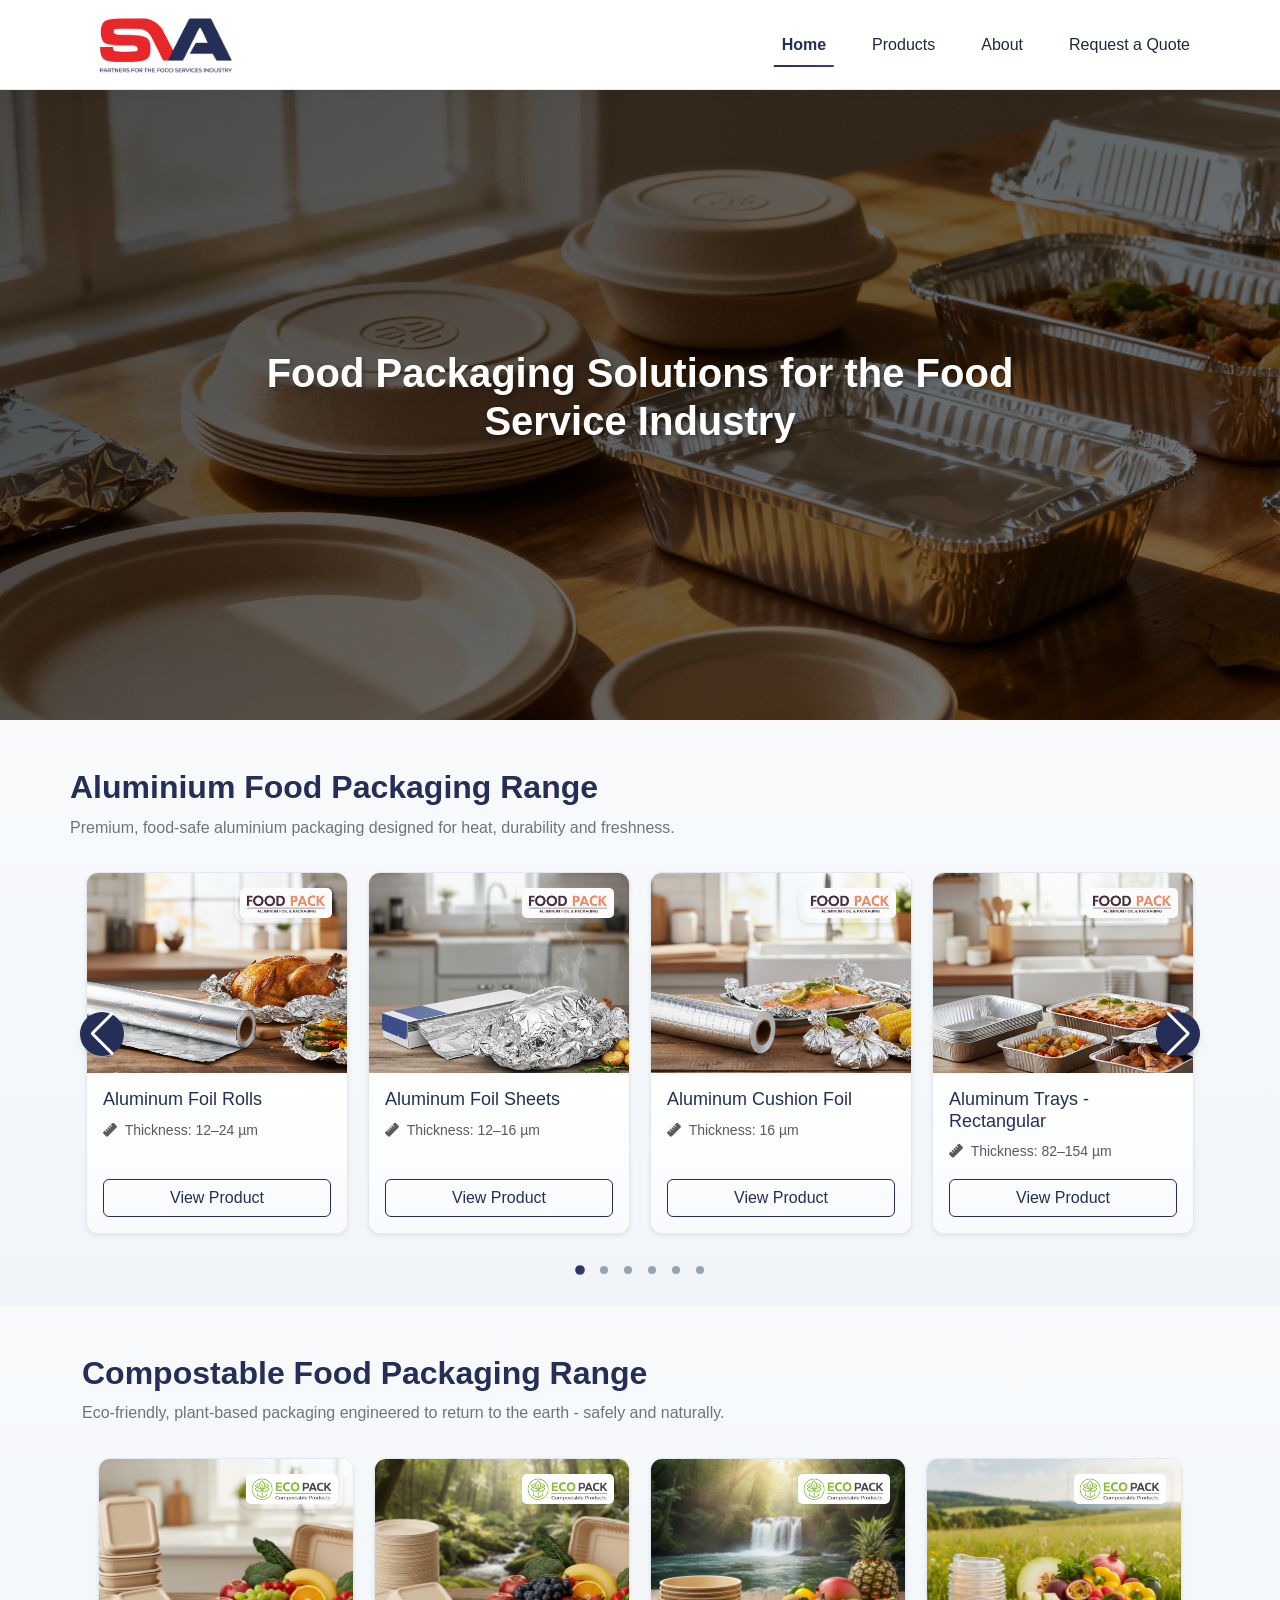
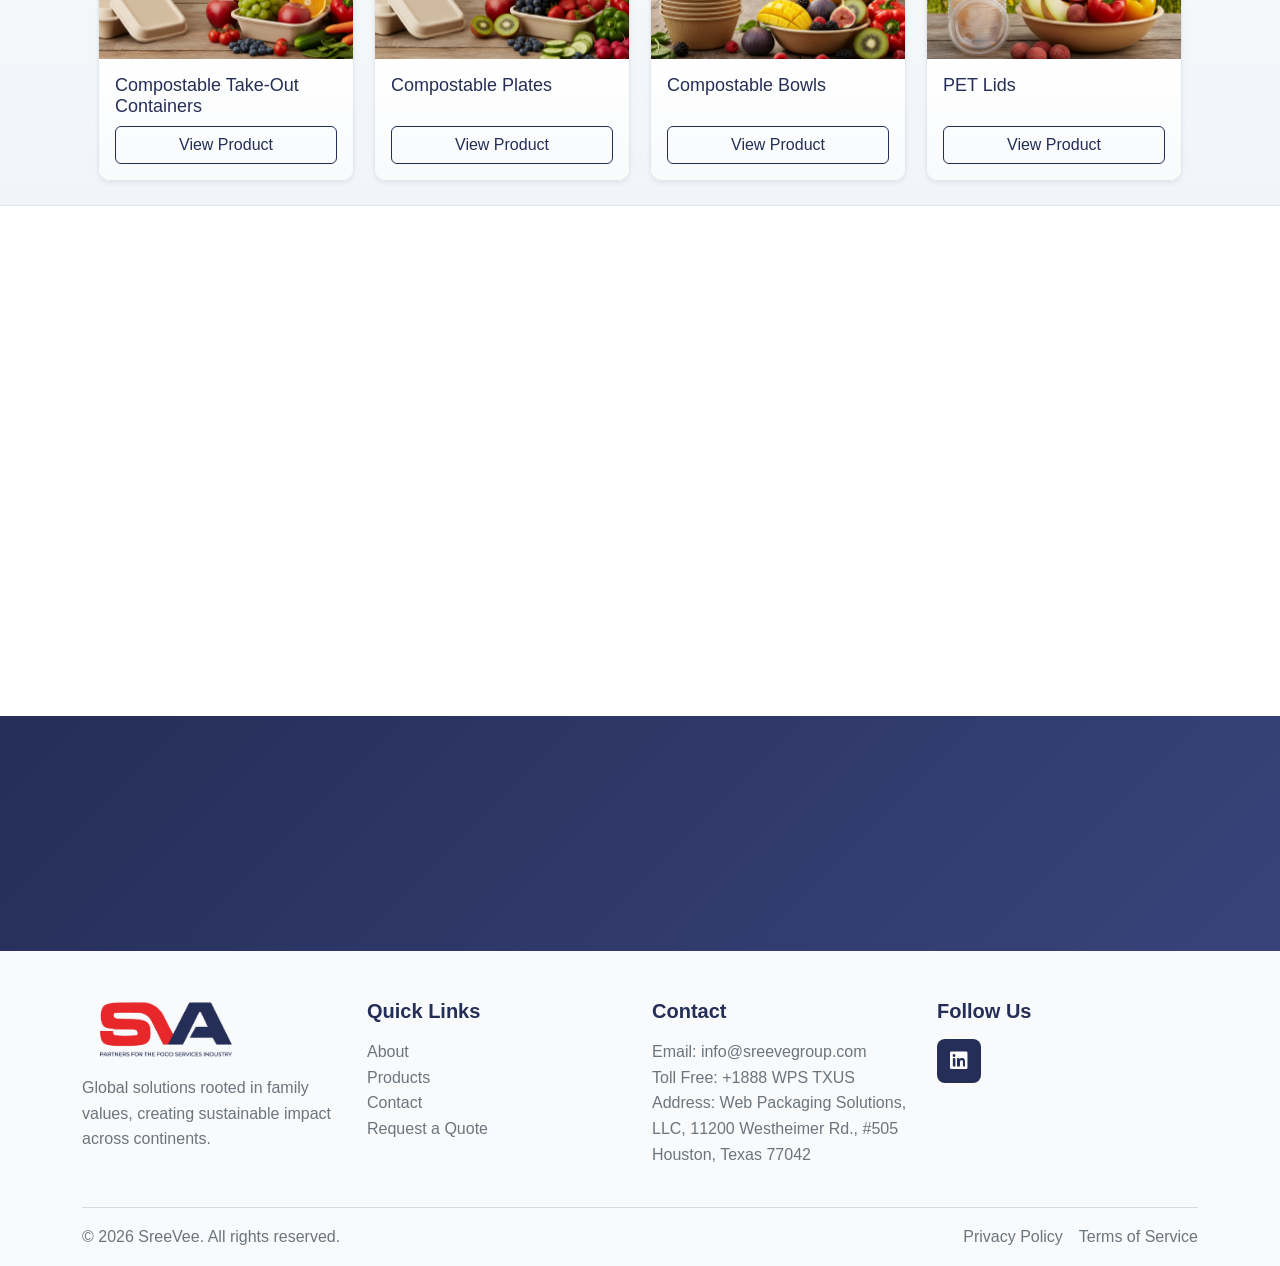
==== index.html @ 7f8706ea ""logo and other changes"" ====
<!DOCTYPE html>
<html lang="en">

<head>
    <meta charset="UTF-8">
    <meta name="viewport" content="width=device-width, initial-scale=1.0">
    <title>Product Landing Page</title>
    <!-- Bootstrap CSS -->
    <link href="https://cdn.jsdelivr.net/npm/bootstrap@5.3.2/dist/css/bootstrap.min.css" rel="stylesheet">
    <!-- Swiper CSS -->
    <link rel="stylesheet" href="https://unpkg.com/swiper/swiper-bundle.min.css">
    <!-- AOS CSS -->
    <link rel="stylesheet" href="https://unpkg.com/aos@2.3.4/dist/aos.css">
    <!-- App Styles -->
    <link rel="stylesheet" href="css/styles.css">
    <link href="https://cdnjs.cloudflare.com/ajax/libs/font-awesome/6.0.0/css/all.min.css" rel="stylesheet">
</head>

<body>
    <!-- Navigation -->
    <nav class="navbar navbar-expand-lg bg-white border-bottom sticky-top">
        <div class="container">
            <a class="navbar-brand fw-semibold text-primary" href="index.html">
                <img src="./assets/images/SVA_logo.png" alt="SreeVee" style="height:60px; width:auto;">
            </a>
            <button class="navbar-toggler" type="button" data-bs-toggle="collapse" data-bs-target="#mainNav"
                aria-controls="mainNav" aria-expanded="false" aria-label="Toggle navigation">
                <i class="fa fa-bars"></i>
            </button>
            <div class="collapse navbar-collapse" id="mainNav">
                <ul class="navbar-nav ms-auto mb-2 mb-lg-0">
                    <li class="nav-item"><a class="nav-link active" href="index.html">Home</a></li>
                    <li class="nav-item"><a class="nav-link" href="products.html">Products</a></li>
                    <li class="nav-item"><a class="nav-link" href="about.html">About</a></li>
                    <li class="nav-item"><a class="nav-link" href="get-quote.html?product=custom">Request a Quote</a>
                    </li>
                </ul>
            </div>
        </div>
    </nav>

    <!-- Hero Banner -->
    <section id="home" class="hero-banner position-relative d-flex align-items-center"
        style="background-image: url('./assets/images/hero-banner-1.jpeg');">
        <div class="overlay"></div>
        <div class="banner-content container text-center text-white" data-aos="fade-up">

            <h1 class="display-4 fw-bold mb-3">Food Packaging Solutions for the Food Service Industry </h1>
        </div>
    </section>

    <!-- Products Section -->
    <section id="products" class="products-section py-5 position-relative pb-3">
        <div class="container overflow-hidden">
            <h2 class="fw-semibold" data-aos="fade-up">Aluminium Food Packaging Range</h2>
            <p class="text-secondary mb-4" data-aos="fade-up">Premium, food-safe aluminium packaging designed for heat,
                durability and
                freshness.</p>
            <div class="swiper-container py-2 product-alumium-swiper" data-aos="fade-up" data-aos-delay="100">
                <div class="swiper-wrapper">
                    <!-- Product 1 -->
                    <div class="swiper-slide">
                        <div class="card h-100 shadow-sm" data-aos="fade-up" data-aos-delay="150">
                            <div class="card-img-container position-relative">
                                <img class="card-img-top" src="./assets/images/aluminium/al-foil-roll.png"
                                    alt="Aluminum Foil Rolls">
                                <img src="./assets/images/food-pack-logo.png" alt="Logo" class="product-logo">
                            </div>
                            <div class="card-body d-flex flex-column">
                                <h3 class="h5 card-title">Aluminum Foil Rolls</h3>
                                <small class="text-muted mb-2"><i class="fa-solid fa-ruler me-1"></i> Thickness: 12–24
                                    µm</small>
                                <a class="btn btn-outline-primary mt-auto" href="product.html?product=one">View
                                    Product</a>
                            </div>
                        </div>
                    </div>
                    <!-- Product 2 -->
                    <div class="swiper-slide">
                        <div class="card h-100 shadow-sm" data-aos="fade-up" data-aos-delay="200">
                            <div class="card-img-container position-relative">
                                <img class="card-img-top" src="./assets/images/aluminium/al-foil-sheets.png"
                                    alt="Aluminum Foil Sheets">
                                <img src="./assets/images/food-pack-logo.png" alt="Logo" class="product-logo">
                            </div>
                            <div class="card-body d-flex flex-column">
                                <h3 class="h5 card-title">Aluminum Foil Sheets</h3>
                                <small class="text-muted mb-2"><i class="fa-solid fa-ruler me-1"></i> Thickness: 12–16
                                    µm</small>
                                <a class="btn btn-outline-primary mt-auto" href="product.html?product=two">View
                                    Product</a>
                            </div>
                        </div>
                    </div>
                    <!-- Product 3 -->
                    <div class="swiper-slide">
                        <div class="card h-100 shadow-sm" data-aos="fade-up" data-aos-delay="250">
                            <div class="card-img-container position-relative">
                                <img class="card-img-top" src="./assets/images/aluminium/al-cushiom-foil.png"
                                    alt="Aluminum Cushion Foil">
                                <img src="./assets/images/food-pack-logo.png" alt="Logo" class="product-logo">
                            </div>
                            <div class="card-body d-flex flex-column">
                                <h3 class="h5 card-title">Aluminum Cushion Foil</h3>
                                <small class="text-muted mb-2"><i class="fa-solid fa-ruler me-1"></i> Thickness: 16
                                    µm</small>
                                <a class="btn btn-outline-primary mt-auto" href="product.html?product=three">View
                                    Product</a>
                            </div>
                        </div>
                    </div>

                    <!-- Product 4 -->
                    <div class="swiper-slide">
                        <div class="card h-100 shadow-sm" data-aos="fade-up" data-aos-delay="300">
                            <div class="card-img-container position-relative">
                                <img class="card-img-top" src="./assets/images/aluminium/al-foil-trays-rectangular.png"
                                    alt="Aluminum Trays Rectangular">
                                <img src="./assets/images/food-pack-logo.png" alt="Logo" class="product-logo">
                            </div>
                            <div class="card-body d-flex flex-column">
                                <h3 class="h5 card-title">Aluminum Trays - Rectangular</h3>
                                <small class="text-muted mb-2"><i class="fa-solid fa-ruler me-1"></i> Thickness: 82–154
                                    µm</small>
                                <a class="btn btn-outline-primary mt-auto" href="product.html?product=four">View
                                    Product</a>
                            </div>
                        </div>
                    </div>

                    <!-- Product 5 -->
                    <div class="swiper-slide">
                        <div class="card h-100 shadow-sm" data-aos="fade-up" data-aos-delay="350">
                            <div class="card-img-container position-relative">
                                <img class="card-img-top" src="./assets/images/aluminium/al-trays-round.png"
                                    alt="Aluminum Trays Round">
                                <img src="./assets/images/food-pack-logo.png" alt="Logo" class="product-logo">
                            </div>
                            <div class="card-body d-flex flex-column">
                                <h3 class="h5 card-title">Aluminum Trays - Round</h3>
                                <small class="text-muted mb-2"><i class="fa-solid fa-ruler me-1"></i> Thickness: 60–85
                                    µm</small>
                                <a class="btn btn-outline-primary mt-auto" href="product.html?product=five">View
                                    Product</a>
                            </div>
                        </div>
                    </div>
                    <!-- Product 6 -->
                    <div class="swiper-slide">
                        <div class="card h-100 shadow-sm" data-aos="fade-up" data-aos-delay="400">
                            <div class="card-img-container position-relative">
                                <img class="card-img-top" src="./assets/images/aluminium/al-foil-lids.png"
                                    alt="Aluminum Tray Lids">
                                <img src="./assets/images/food-pack-logo.png" alt="Logo" class="product-logo">
                            </div>
                            <div class="card-body d-flex flex-column">
                                <h3 class="h5 card-title">Aluminum Tray Lids - Rectangular</h3>
                                <small class="text-muted mb-2"><i class="fa-solid fa-ruler me-1"></i> Thickness: 60–103
                                    µm</small>
                                <a class="btn btn-outline-primary mt-auto" href="product.html?product=six">View
                                    Product</a>
                            </div>
                        </div>
                    </div>
                </div>
                <!-- Add Navigation -->
                <div class="swiper-button-next"></div>
                <div class="swiper-button-prev"></div>
                <!-- Add Pagination -->
                <div class="swiper-pagination aluminium-pagi"></div>
            </div>
        </div>
    </section>

    <!-- Compostable Products Section -->
    <section id="compostable" class="products-section py-5 position-relative pb-3">
        <div class="container overflow-hidden">
            <h2 class="fw-semibold" data-aos="fade-up">Compostable Food Packaging Range</h2>
            <p class="text-secondary mb-4" data-aos="fade-up">Eco-friendly, plant-based packaging engineered to return
                to the earth -
                safely and naturally.</p>
            <div class="swiper-container py-2 product-compostable-swiper" data-aos="fade-up" data-aos-delay="100">
                <div class="swiper-wrapper">
                    <!-- Take-Out Containers -->
                    <div class="swiper-slide">
                        <div class="card h-100 shadow-sm" data-aos="fade-up" data-aos-delay="150">
                            <div class="card-img-container position-relative">
                                <img class="card-img-top" src="./assets/images/compost/compost-take-out-con.png"
                                    alt="Compostable Take-Out Containers">
                                <img src="./assets/images/eco-pack-logo.png" alt="Logo" class="product-logo">
                            </div>
                            <div class="card-body d-flex flex-column">
                                <h3 class="h5 card-title">Compostable Take-Out Containers</h3>
                                <!-- <small class="text-muted mb-2"><i class="fa-solid fa-seedling me-1"></i> Materials:
                                    Bagasse, Plant Fiber, MFPP</small> -->
                                <a class="btn btn-outline-primary mt-auto" href="product.html?product=cptc">View
                                    Product</a>
                            </div>
                        </div>
                    </div>
                    <!-- Plates -->
                    <div class="swiper-slide">
                        <div class="card h-100 shadow-sm" data-aos="fade-up" data-aos-delay="200">
                            <div class="card-img-container position-relative">
                                <img class="card-img-top" src="./assets/images/compost/Compostable-plates.png"
                                    alt="Compostable Plates">
                                <img src="./assets/images/eco-pack-logo.png" alt="Logo" class="product-logo">
                            </div>
                            <div class="card-body d-flex flex-column">
                                <h3 class="h5 card-title">Compostable Plates</h3>
                                <!-- <small class="text-muted mb-2"><i class="fa-solid fa-seedling me-1"></i> Shapes: Round,
                                    Oval</small> -->
                                <a class="btn btn-outline-primary mt-auto" href="product.html?product=cppt">View
                                    Product</a>
                            </div>
                        </div>
                    </div>
                    <!-- Bowls -->
                    <div class="swiper-slide">
                        <div class="card h-100 shadow-sm" data-aos="fade-up" data-aos-delay="250">
                            <div class="card-img-container position-relative">
                                <img class="card-img-top" src="./assets/images/compost/compost-bowls.png"
                                    alt="Compostable Bowls">
                                <img src="./assets/images/eco-pack-logo.png" alt="Logo" class="product-logo">
                            </div>
                            <div class="card-body d-flex flex-column">
                                <h3 class="h5 card-title">Compostable Bowls</h3>
                                <!-- <small class="text-muted mb-2"><i class="fa-solid fa-seedling me-1"></i> 12oz · 24oz ·
                                    32oz</small> -->
                                <a class="btn btn-outline-primary mt-auto" href="product.html?product=cpbl">View
                                    Product</a>
                            </div>
                        </div>
                    </div>
                    <!-- PET Lids -->
                    <div class="swiper-slide">
                        <div class="card h-100 shadow-sm" data-aos="fade-up" data-aos-delay="300">
                            <div class="card-img-container position-relative">
                                <img class="card-img-top" src="./assets/images/compost/pet-lids.png" alt="PET Lids">
                                <img src="./assets/images/eco-pack-logo.png" alt="Logo" class="product-logo">
                            </div>
                            <div class="card-body d-flex flex-column">
                                <h3 class="h5 card-title">PET Lids</h3>
                                <!-- <small class="text-muted mb-2"><i class="fa-solid fa-seedling me-1"></i> Clear PET
                                    Compatible Lids</small> -->
                                <a class="btn btn-outline-primary mt-auto" href="product.html?product=ptld">View
                                    Product</a>
                            </div>
                        </div>
                    </div>
                </div>
                <!-- Add Navigation -->
                <div class="swiper-button-next"></div>
                <div class="swiper-button-prev"></div>
                <!-- Add Pagination -->
                <div class="swiper-pagination compostable-pagi"></div>

            </div>
        </div>
    </section>

    <!-- About Section -->
    <section id="about" class="py-5 bg-white overflow-hidden">
        <div class="container">
            <div class="row align-items-center g-4">
                <div class="col-lg-6" data-aos="fade-right">
                    <h2 class="fw-semibold mb-3">Why Us</h2>
                    <p class="text-secondary mb-3">We deliver exceptional packaging solutions with a focus on quality,
                        sustainability, and performance.</p>
                    <ul class="mb-0">

                        <li><strong> Food-Safe Standards, Every Time</strong> All our products meet strict global
                            food-grade and
                            hygiene requirements</li>

                        <li><strong> Sustainable by Design</strong> From endlessly recyclable aluminium to certified
                            compostables, our materials support circular
                            and low-impact packaging.</li>

                        <li><strong>Engineered for Performance</strong> Each solution is built for strength, heat
                            retention, freshness and reliable delivery across food
                            service applications.</li>

                        <li><strong>Scalable Manufacturing
                            </strong> Large-capacity, quality-controlled facilities ensure consistent supply for
                            high-volume
                            operations.</li>
                    </ul>
                </div>
                <div class="col-lg-6" data-aos="fade-left">
                    <img class="img-fluid " src="./assets/images/why-us.png" alt="About SreeVee">
                </div>
            </div>
        </div>
    </section>

    <!-- CTA Section -->
    <section class="py-5 bg-primary text-white">
        <div class="container text-center" data-aos="zoom-in">
            <h3 class="fw-semibold mb-2">Need a custom size or bulk pricing?</h3>
            <p class="mb-4">Tell us what you need and we’ll get back within 1 business day.</p>
            <a href="get-quote.html?product=custom" class="btn btn-light btn-lg">Request a Quote</a>
        </div>
    </section>

    <!-- Footer -->
    <footer class="text-white py-5 pb-3">
        <div class="container">
            <div class="row mb-4">
                <div class="col-lg-3 col-md-6 mb-4 mb-lg-0">
                    <img src="./assets/images/SVA_logo.png" alt="SreeVee Logo"
                        style="height: 60px; width: auto; margin-bottom: 1rem;">
                    <p class="text-secondary"><b>Global solutions rooted in family values, creating sustainable impact
                            across continents.</b></p>
                </div>

                <div class="col-lg-3 col-md-6 mb-4 mb-lg-0">
                    <h5 class="text-primary fw-semibold mb-3">Quick Links</h5>
                    <ul class="list-unstyled text-secondary">
                        <li><a href="about.html" class="text-secondary text-decoration-none"><b>About</b></a></li>
                        <li><a href="products.html" class="text-secondary text-decoration-none"><b>Products</b></a></li>
                        <li><a href="contact.html" class="text-secondary text-decoration-none"><b>Contact</b></a></li>
                        <li><a href="get-quote.html" class="text-secondary text-decoration-none"><b>Request a
                                    Quote</b></a></li>
                    </ul>
                </div>

                <div class="col-lg-3 col-md-6 mb-4 mb-lg-0">
                    <h5 class="text-primary fw-semibold mb-3">Contact</h5>
                    <ul class="list-unstyled text-secondary">
                        <li><b>Email:</b> info@sreevegroup.com</li>
                        <!-- <li>Phone: +1 555 000 1234</li> -->
                        <li><b>Toll Free:</b> +1888 WPS TXUS</li>
                        <li><b>Address:</b> Web Packaging Solutions, LLC,
                            11200 Westheimer Rd., #505
                            Houston, Texas 77042</li>
                    </ul>
                </div>

                <div class="col-lg-3 col-md-6">
                    <h5 class="text-primary fw-semibold mb-3">Follow Us</h5>
                    <div class="d-flex gap-2">
                        <a href="https://www.linkedin.com/company/sreevee-group/" class="social-icon-link"
                            target="_blank" rel="noopener noreferrer" title="LinkedIn">
                            <i class="fab fa-linkedin"></i>
                        </a>
                    </div>
                </div>
            </div>

            <hr class="border-secondary">
            <div class="d-flex flex-column flex-md-row justify-content-between align-items-center gap-3">
                <div class="text-secondary">
                    <p class="mb-0">&copy; <span id="year"></span> SreeVee. All rights reserved.</p>
                </div>
                <div class="d-flex gap-3">
                    <a href="privacy-policy.html" class="text-secondary text-decoration-none">Privacy Policy</a>
                    <a href="terms-of-service.html" class="text-secondary text-decoration-none">Terms of Service</a>
                </div>
            </div>
        </div>
    </footer>

    <!-- Vendor Scripts -->
    <script src="https://unpkg.com/swiper/swiper-bundle.min.js"></script>
    <script src="https://cdn.jsdelivr.net/npm/bootstrap@5.3.2/dist/js/bootstrap.bundle.min.js"></script>
    <script src="https://unpkg.com/aos@2.3.4/dist/aos.js"></script>
    <!-- App Scripts -->
    <script src="js/main.js"></script>
    <script>
        // Initialize Swiper
        const swiper_alum = new Swiper(".product-alumium-swiper", {
            // Optional parameters
            slidesPerView: 1,
            spaceBetween: 20,
            loop: true,

            // Enable pagination
            pagination: {
                el: ".aluminium-pagi",
                clickable: true,
            },

            // Navigation arrows
            navigation: {
                nextEl: ".product-alumium-swiper .swiper-button-next",
                prevEl: ".product-alumium-swiper .swiper-button-prev",
            },
            // Responsive breakpoints
            breakpoints: {
                // when window width is >= 640px
                640: {
                    slidesPerView: 2,
                },
                // when window width is >= 968px
                968: {
                    slidesPerView: 3,
                },
                // when window width is >= 1200px
                1200: {
                    slidesPerView: 4,
                },
            },

            // Auto play (optional)
            // autoplay: {
            //     delay: 3000,
            //     disableOnInteraction: false,
            // },
            autoplay: false,
        });

        // Hide pagination if all slides fit in view (no overflow)
        function toggleAluminiumPaginationVisibility(swiper) {
            const paginationEl = document.querySelector(".aluminium-pagi");
            if (paginationEl) {
                const totalSlides = swiper.slides.length;
                const visibleSlides = swiper.params.slidesPerView;
                // Hide pagination if there are fewer slides than visible items
                if (totalSlides <= visibleSlides) {
                    paginationEl.style.display = "none";
                } else {
                    paginationEl.style.display = "flex";
                }
            }
        }

        // Check on init and on resize
        swiper_alum.on("init", () => toggleAluminiumPaginationVisibility(swiper_alum));
        swiper_alum.on("resize", () => toggleAluminiumPaginationVisibility(swiper_alum));
        window.addEventListener("resize", () => toggleAluminiumPaginationVisibility(swiper_alum));

        // Compostable slider
        const swiper_comp = new Swiper(".product-compostable-swiper", {
            slidesPerView: 1,
            spaceBetween: 20,
            loop: true,
            pagination: {
                el: ".compostable-pagi",
                clickable: true,
                dynamicBullets: false,
            },
            navigation: {
                nextEl: ".product-compostable-swiper .swiper-button-next",
                prevEl: ".product-compostable-swiper .swiper-button-prev",
            },
            breakpoints: {
                640: { slidesPerView: 1 },
                968: { slidesPerView: 3 },
                1200: { slidesPerView: 4 },
            },
            autoplay: { delay: 3000, disableOnInteraction: false },
        });

        // Hide pagination if all slides fit in view (no overflow)
        function togglePaginationVisibility(swiper) {
            const paginationEl = document.querySelector(".compostable-pagi");
            if (paginationEl) {
                const totalSlides = swiper.slides.length;
                const visibleSlides = swiper.params.slidesPerView;
                // Hide pagination if there are fewer slides than visible items
                if (totalSlides <= visibleSlides) {
                    paginationEl.style.display = "none";
                } else {
                    paginationEl.style.display = "flex";
                }
            }
        }

        // Check on init and on resize
        swiper_comp.on("init", () => togglePaginationVisibility(swiper_comp));
        swiper_comp.on("resize", () => togglePaginationVisibility(swiper_comp));
        window.addEventListener("resize", () => togglePaginationVisibility(swiper_comp));
        document.getElementById('year').textContent = new Date().getFullYear();
        if (window.AOS) AOS.init({ duration: 600, once: true });
    </script>
</body>

</html>
---- css/styles.css ----
/* Brand variables and base */
:root {
    /* Enhanced brand palette */
    --primary: #252e57;
    --primary-light: #3a4570;
    --primary-dark: #1a2142;
    --secondary: #39437a;
    --secondary-light: #4d5a8f;
    --accent: #7c83b7;
    --accent-light: #9ba3d1;
    --light: #f8fafc;
    --light-blue: #f1f5f9;
    --dark: #1e293b;
    --gray: #64748b;
    --gray-light: #94a3b8;
    --border: #e2e8f0;
    --shadow: 0 4px 6px rgba(37, 46, 87, 0.1);
    --shadow-lg: 0 10px 25px rgba(37, 46, 87, 0.15);
    --transition: all 0.3s cubic-bezier(0.4, 0, 0.2, 1);
    --gradient-primary: linear-gradient(135deg, var(--primary) 0%, var(--secondary) 100%);
    --gradient-accent: linear-gradient(135deg, var(--accent) 0%, var(--accent-light) 100%);
    /* Back-compat with existing styles */
    --brand-primary: var(--primary);
    --brand-dark: var(--dark);
    --brand-accent: var(--accent);
    --bs-heading-color: var(var(--primary)) !important;
}

* {
    box-sizing: border-box;
}

body {
    margin: 0;
    font-family: 'Segoe UI', Tahoma, Geneva, Verdana, sans-serif;
    line-height: 1.6;
    color: var(--dark);
    background-color: var(--light);
}

/* Bootstrap key overrides */
.btn-primary {
    background: var(--gradient-primary);
    border: none;
    box-shadow: 0 2px 4px rgba(37, 46, 87, 0.2);
    transition: var(--transition);
}

.btn-primary:hover {
    transform: translateY(-1px);
    box-shadow: var(--shadow-lg);
    background: linear-gradient(135deg, var(--primary-dark) 0%, var(--primary) 100%);
}

.btn-outline-primary {
    color: var(--primary);
    border-color: var(--primary);
    background: transparent;
    transition: var(--transition);
}

.btn-outline-primary:hover {
    background: var(--gradient-primary);
    border-color: transparent;
    color: #fff;
    transform: translateY(-1px);
    box-shadow: var(--shadow);
}

.btn-outline-secondary {
    color: var(--gray);
    border-color: var(--border);
    background: white;
    transition: var(--transition);
}

.btn-outline-secondary:hover {
    background: var(--light-blue);
    border-color: var(--accent);
    color: var(--primary);
    transform: translateY(-1px);
}

.text-primary {
    color: var(--primary) !important;
}

.navbar {
    background: rgba(255, 255, 255, 0.95) !important;
    backdrop-filter: blur(10px);
    border-bottom: 1px solid var(--border) !important;
    box-shadow: 0 2px 10px rgba(37, 46, 87, 0.08);
}

/* Navbar refinement */
.navbar {
    padding: 0.6rem 1rem;
}

.brand-text {
    font-weight: 700;
    color: var(--primary);
    font-size: 1.05rem;
}

.navbar .navbar-toggler {
    border: 1px solid var(--border);
    border-radius: 8px;
    padding: 0.25rem 0.5rem;
    width: 48px;
    height: 40px;
    display: flex;
    align-items: center;
    justify-content: center;
}


/* Show burger toggler on desktop as well */
.navbar .navbar-toggler {
    display: flex !important;
    /* override Bootstrap hiding on larger screens */
}

/* Ensure toggler doesn't push content on large screens */
@media (min-width: 992px) {
    .navbar .navbar-toggler {
        margin-left: 0.5rem;
        background: white;
    }
}

.navbar .navbar-toggler-icon {
    background-image: none !important;
}

.navbar .navbar-toggler .fa-bars {
    color: var(--primary);
    font-size: 1.05rem;
}

.navbar .nav-link {
    padding: 0.5rem 0.75rem;
    color: var(--dark);
}

.navbar .nav-link:hover {
    color: var(--primary);
    background: rgba(13, 110, 253, 0.06);
    border-radius: 6px;
}

@media (max-width: 992px) {
    .navbar {
        padding: 0.4rem 0.75rem;
    }

    .navbar .container {
        padding-left: 0;
        padding-right: 0;
    }
}

.navbar-brand {
    color: var(--primary);
    display: flex;
    align-items: center;
    font-weight: 700;
    font-size: 1.5rem;
}

.navbar-brand:hover {
    color: var(--secondary);
}

.navbar-brand img {
    height: 40px;
    width: auto;
    transition: transform 0.2s ease;
}

.navbar-brand:hover img {
    transform: scale(1.05);
}

.navbar .nav-link {
    transition: var(--transition);
    font-weight: 500;
    position: relative;
}

.navbar .nav-link:hover {
    color: var(--primary);
}

.navbar .nav-link.active {
    color: var(--primary) !important;
    font-weight: 600;
}

.navbar .nav-link::after {
    content: '';
    position: absolute;
    bottom: -2px;
    left: 50%;
    width: 0;
    height: 2px;
    background: var(--gradient-primary);
    transition: var(--transition);
    transform: translateX(-50%);
}

/* .navbar .nav-link:hover::after, */
.navbar .nav-link.active::after {
    width: 100%;
}

/* Responsive logo */
@media (max-width: 576px) {
    .navbar-brand img {
        height: 32px;
    }
}

/* Hero Banner styles */
.hero-banner {
    min-height: 70vh;
    background-size: cover;
    background-position: center;
    background-attachment: fixed;
    /* basic parallax */
    position: relative;
    color: white;
}

.overlay {
    position: absolute;
    top: 0;
    left: 0;
    width: 100%;
    height: 100%;
    background: linear-gradient(135deg, rgba(0, 0, 0, 0.7) 0%, rgba(0, 0, 0, 0.5) 100%);
}

.banner-content {
    position: relative;
    z-index: 1;
    max-width: 900px;
    padding: 0 1rem;
}

.swiper-button-next,
.swiper-button-prev {
    color: var(--primary);
}

.swiper-button-next,
.swiper-button-prev {
    svg {
        height: 50%;
        object-fit: contain;
        transform-origin: center;
        width: 100%;
        fill: currentColor;
        pointer-events: none;
    }
}

.swiper-pagination {
    position: relative;
    margin-top: 40px;
    /* push pagination a little below the cards */
    z-index: 50;
    /* make sure bullets render above card shadows */
    display: flex;
    justify-content: center;
    gap: 8px;
}

.swiper-pagination-bullet {
    opacity: 0.95;
    transition: transform 0.18s ease, opacity 0.18s ease;
}

.swiper-pagination-bullet-active {
    background: var(--gradient-primary);
    transform: scale(1.05);
}

/* .swiper-button-next,
.swiper-button-prev {
    top: auto !important;
    bottom: 17px !important;
} */

.banner-content p {
    font-size: 18px;
    margin-bottom: 2rem;
    text-shadow: 1px 1px 2px rgba(0, 0, 0, 0.3);
}

.banner-content h1 {
    font-size: 40px;
    margin-bottom: 1rem;
    text-shadow: 2px 2px 4px rgba(0, 0, 0, 0.3);
}

/* CTA uses Bootstrap .btn now */

/* Products Section styles */
.products-section {
    padding: 4rem 2rem;
    background: linear-gradient(180deg, var(--light) 0%, var(--light-blue) 100%);
    position: relative;
}

.products-section::before {
    content: '';
    position: absolute;
    top: 0;
    left: 0;
    right: 0;
    height: 1px;
    display: none;
    background: rgba(200, 197, 197, 0.683);
}

.products-section h2 {
    text-align: left;
    /* margin-bottom: 3rem; */
    /* font-size: 2.5rem; */
    color: var(--primary);
    font-weight: 700;
    position: relative;

}

.products-section h2::after {
    content: '';
    position: absolute;
    bottom: -10px;
    left: 50%;
    width: 60px;
    height: 3px;
    background: var(--gradient-primary);
    transform: translateX(-50%);
    border-radius: 2px;
    display: none;
}

#products .container {
    padding-left: 0;
    padding-right: 0;
}

/* Bootstrap cards get a subtle hover */
.card {
    height: 100%;
    display: flex;
    flex-direction: column;
    transition: var(--transition);
    border: 1px solid var(--border);
    background: white;
    border-radius: 12px;
    overflow: hidden;
}

.card:hover {
    transform: translateY(-8px);
    box-shadow: var(--shadow-lg);
    border-color: var(--accent-light);
}

.card-body {
    background: linear-gradient(180deg, white 0%, var(--light) 100%);
}

.card-title {
    color: var(--primary);
    /* font-weight: 600; */
    font-size: 18px;
}

.card-text {
    color: var(--gray);
}

.card-img-top {
    width: 100%;
    height: 200px;
    object-fit: cover;
}

.card-img-container {
    position: relative;
    display: inline-block;
}

.product-logo {
    position: absolute;
    top: 10px;
    right: 10px;
    /* width: 40px; */
    height: 40px;
    /* background-color: rgba(255, 255, 255, 0.9); */
    padding: 5px;
    border-radius: 10px;
    box-shadow: 0 2px 4px rgba(0, 0, 0, 0.1);
    object-fit: contain;
}

.card-body {
    flex: 1;
    display: flex;
    flex-direction: column;
}

.card-text {
    flex-grow: 1;
    display: -webkit-box;
    line-clamp: 2;
    -webkit-line-clamp: 2;
    -webkit-box-orient: vertical;
    overflow: hidden;
    margin-bottom: 1rem;
}

/* Ensure consistent spacing between spec and button in product cards */
.card-body small {
    display: block;
    margin-bottom: 1rem !important;
}

/* Make product cards equal height in Swiper */
.swiper-wrapper {
    align-items: stretch;
}

.swiper-slide {
    display: flex;
    height: auto;
}

.swiper-slide>.card {
    width: 100%;
}

.card-title {
    display: -webkit-box;
    line-clamp: 2;
    -webkit-line-clamp: 2;
    -webkit-box-orient: vertical;
    overflow: hidden;
}

/* Swiper styles */
.swiper-container {
    padding: 2rem 1rem;
}

.swiper-button-next,
.swiper-button-prev {
    color: #fff;
    background: var(--primary);
    border-radius: 50%;
    box-shadow: var(--shadow);
    width: 44px;
    height: 44px;
    top: 40% !important;
    transition: var(--transition);
}

.swiper-button-next:hover,
.swiper-button-prev:hover {
    /* border: 1px solid var(--primary); */
    /* transform: scale(1.1); */
    border: 1px solid var(--primary);
    color: var(--primary);
    background-color: #fff;
}

.swiper-pagination-bullet {
    background: var(--gray-light);
    opacity: 1;
}

.swiper-pagination-bullet-active {
    background: var(--gradient-primary);
    transform: scale(1.2);
}

/* Compostable pagination specific styles */
.compostable-pagi {
    position: relative;
    margin-top: 40px;
    z-index: 50;
    display: flex;
    justify-content: center;
    gap: 8px;
}

.compostable-pagi .swiper-pagination-bullet {
    background: var(--gray-light);
    opacity: 1;
    width: 12px;
    height: 12px;
    border-radius: 50%;
    cursor: pointer;
}

.compostable-pagi .swiper-pagination-bullet-active {
    background: var(--gradient-primary);
    transform: scale(1.2);
}

/* Inner page smaller hero */
.hero-sm {
    min-height: 60vh;
}

/* Quote page aside image and right-column layout */
/* Make the right column a vertical flex container; image and panel can share available height */
.col-lg-5.d-flex.flex-column {
    /* ensure that child flex items can shrink properly */
    min-height: 0;
}

.aside-image {
    width: 100%;
    display: block;
    object-fit: cover;
    border-radius: 0.5rem;
    /* allow the image to grow/shrink inside the flex column */
    flex: 1 1 50%;
    min-height: 0;
}

.get-quote img {
    height: 300px;
}

.col-lg-5 .company-panel {
    /* make the company panel take remaining space and allow internal scrolling if needed */
    flex: 1 1 50%;
    min-height: 0;
    overflow: auto;
}

/* Responsive styles */
@media (max-width: 768px) {
    .banner-content h1 {
        font-size: 24;
    }

    .banner-content p {
        font-size: 16px;
    }

    .products-section {
        padding: 2rem 1rem;
    }

    .products-section h2 {
        font-size: 2rem;
    }

    .get-quote img {
        height: 250px;
    }
}

/* About Section Enhancement */
#about {
    background: white;
    border-top: 1px solid var(--border);
}

#about h2 {
    color: var(--primary);
    font-weight: 700;
}

#about ul li {
    color: var(--gray);
    margin-bottom: 0.5rem;
    position: relative;
    padding-left: 1.5rem;
}

#about ul li::before {
    content: '✓';
    position: absolute;
    left: 0;
    color: var(--accent);
    font-weight: bold;
}

/* CTA Section Enhancement */
.bg-primary {
    background: var(--gradient-primary) !important;
    position: relative;
    overflow: hidden;
}

.bg-primary::before {
    content: '';
    position: absolute;
    top: 0;
    left: 0;
    right: 0;
    bottom: 0;
    z-index: -1;
    background: url('data:image/svg+xml,<svg xmlns="http://www.w3.org/2000/svg" viewBox="0 0 100 100"><circle cx="50" cy="50" r="2" fill="white" opacity="0.1"/></svg>') repeat;
    background-size: 50px 50px;
}

.bg-primary .container {
    position: relative;
    z-index: 1;
}

/* Form Elements */
.form-select,
.form-control {
    border-color: var(--border);
    transition: var(--transition);
}

.form-select:focus,
.form-control:focus {
    border-color: var(--accent);
    box-shadow: 0 0 0 0.2rem rgba(124, 131, 183, 0.25);
}

/* Tab Enhancement */
.nav-tabs .nav-link {
    color: var(--gray);
    border-color: transparent;
    transition: var(--transition);
}

.nav-tabs .nav-link:hover {
    color: var(--primary);
    border-color: var(--border);
}

.nav-tabs .nav-link.active {
    color: var(--primary);
    background: white;
    border-color: var(--border) var(--border) white;
    font-weight: 600;
}

.tab-content {
    background: white;
    border: 1px solid var(--border);
}

/* Table Enhancement */
.table th {
    background: var(--light-blue);
    color: var(--primary);
    font-weight: 600;
    border-color: var(--border);
}

.table td {
    color: var(--gray);
    border-color: var(--border);
}

/* Breadcrumb Enhancement */
.breadcrumb-item a {
    color: var(--accent);
    text-decoration: none;
}

.breadcrumb-item a:hover {
    color: var(--primary);
}

.breadcrumb-item.active {
    color: var(--gray);
}


/* Hide hamburger menu on desktop */
@media (min-width: 992px) {
    .navbar .navbar-toggler {
        display: none !important;
    }

    .navbar-nav {
        gap: 30px;
    }
}

/* Remove default list markers globally (no bullets/numbers) */
ul,
ol {
    list-style: none;
    padding-left: 0;
    margin-left: 0;
}

/* Inline notifications */
#notices {
    position: fixed;
    top: 2rem;
    left: 50%;
    transform: translateX(-50%);
    display: flex;
    flex-direction: column;
    gap: 1rem;
    z-index: 1080;
    max-width: 90vw;
}

.notice {
    min-width: 350px;
    max-width: min(90vw, 600px);
    background: linear-gradient(135deg, var(--primary) 0%, var(--secondary) 100%);
    color: white;
    border: none;
    border-radius: 8px;
    box-shadow: 0 8px 24px rgba(37, 46, 87, 0.3);
    padding: 1.25rem 1.5rem;
    font-weight: 500;
    font-size: 1rem;
    animation: slideDown 0.3s ease-out;
}

@keyframes slideDown {
    from {
        opacity: 0;
        transform: translateY(-20px);
    }

    to {
        opacity: 1;
        transform: translateY(0);
    }
}

.notice.success {
    background: linear-gradient(135deg, #22c55e 0%, #16a34a 100%);
}

.notice.error {
    background: linear-gradient(135deg, #dc3545 0%, #bb2d3b 100%);
}

/* Social Icon Link Styling */
.social-icon-link {
    display: inline-flex;
    align-items: center;
    justify-content: center;
    width: 44px;
    height: 44px;
    border-radius: 8px;
    background: var(--primary);
    color: white;
    text-decoration: none;
    transition: var(--transition);
    font-size: 1.25rem;
}

.social-icon-link:hover {
    background: var(--secondary);
    transform: translateY(-2px);
    box-shadow: var(--shadow-lg);
    color: white;
}

.btn-light:hover {
    border: 1px solid var(--primary);
}

footer b {
    font-weight: 500 !important;
}

/* our leadership card section start */
.tag {
    padding: 0.5rem 1rem;
    border-radius: 9999px;
    background-color: rgb(37 46 87 / 0.1);
    width: fit-content;
    font-weight: 500;
    margin: auto;
    color: rgb(37 46 87 / var(--tw-text-opacity, 1));
    font-size: 14px;
}

.our-leadership-section .section-header {
    text-align: center;
    max-width: 80%;
    margin: 3em auto 2em auto;
    padding: 1em 2em;
    margin-bottom: 0;
    padding-bottom: 0;
    margin-top: 0;
}

.our-leadership-section .section-header h1 {
    margin: 16px auto 0 auto;
    color: rgb(37 46 87 / var(--tw-text-opacity, 1));
}

.our-leadership-section .section-header p {
    color: rgb(75 85 99 / var(--tw-text-opacity, 1));
}

.our-leadership-grid {
    display: grid;
    grid-template-columns: repeat(auto-fit, minmax(250px, 1fr));
    gap: 1em;
    padding: 2em;
    padding-bottom: 0;
    max-width: 1224px;
    margin: auto;
}

.our-leadership-card img {
    width: 80%;
    height: auto;
    border-radius: 22px;
    margin: auto;
    transition: .3s;

}

.our-leadership-card:hover img {
    transform: scale(1.2);
}

.our-leadership-card {
    margin: 0%;
    padding: 0%;
}

.our-leadership-card-caption {
    margin-top: 1em;
}

.our-leadership-card-caption-item-name {
    font-size: 22px;
    color: rgb(37 46 87 / var(--tw-text-opacity, 1));
}

.our-leadership-card-caption-item-role,
.our-leadership-card-caption-item-text {
    font-size: 14px;
    font-weight: 500;
}

.our-leadership-card-caption-item-text {
    margin-top: 6px;
    color: rgb(75 85 99 / var(--tw-text-opacity, 1));
}

@media (max-width: 600px) {
    .our-leadership-card img {
        width: 100%;
    }
}

/* leadership end
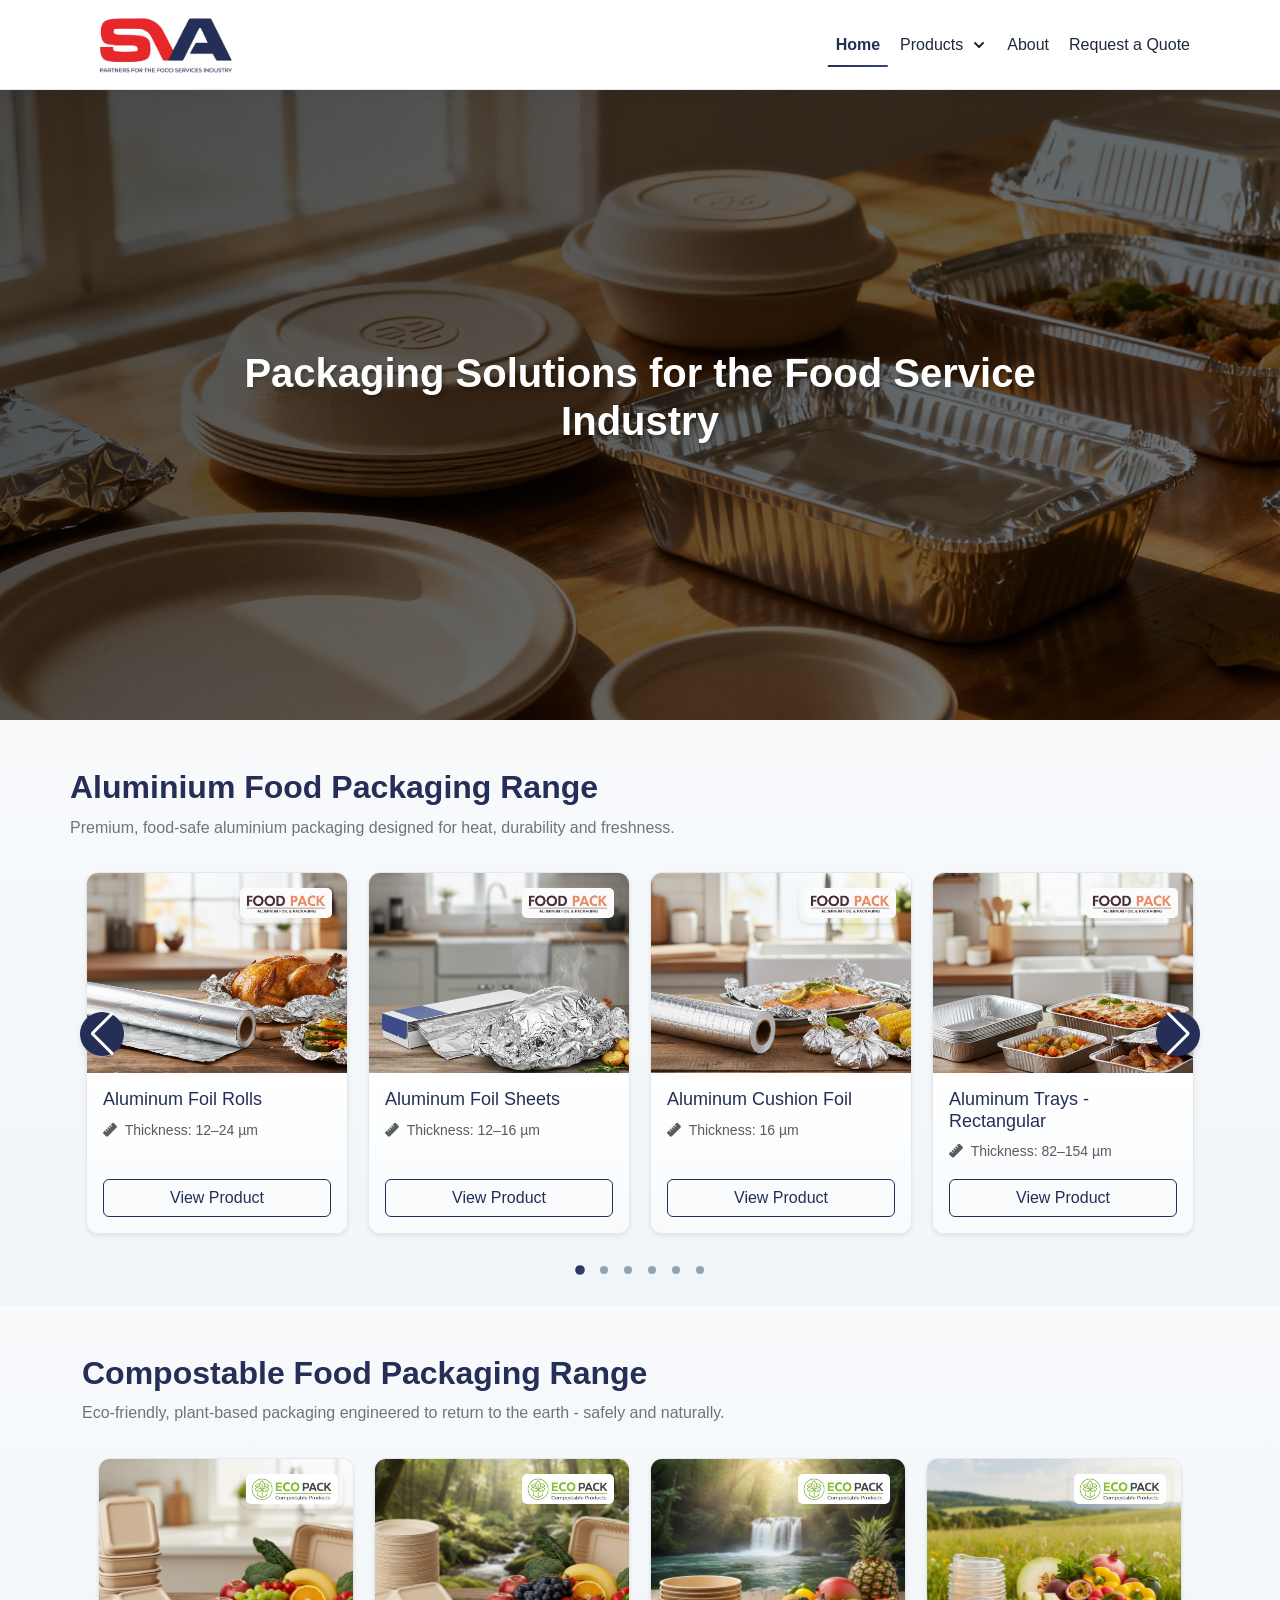
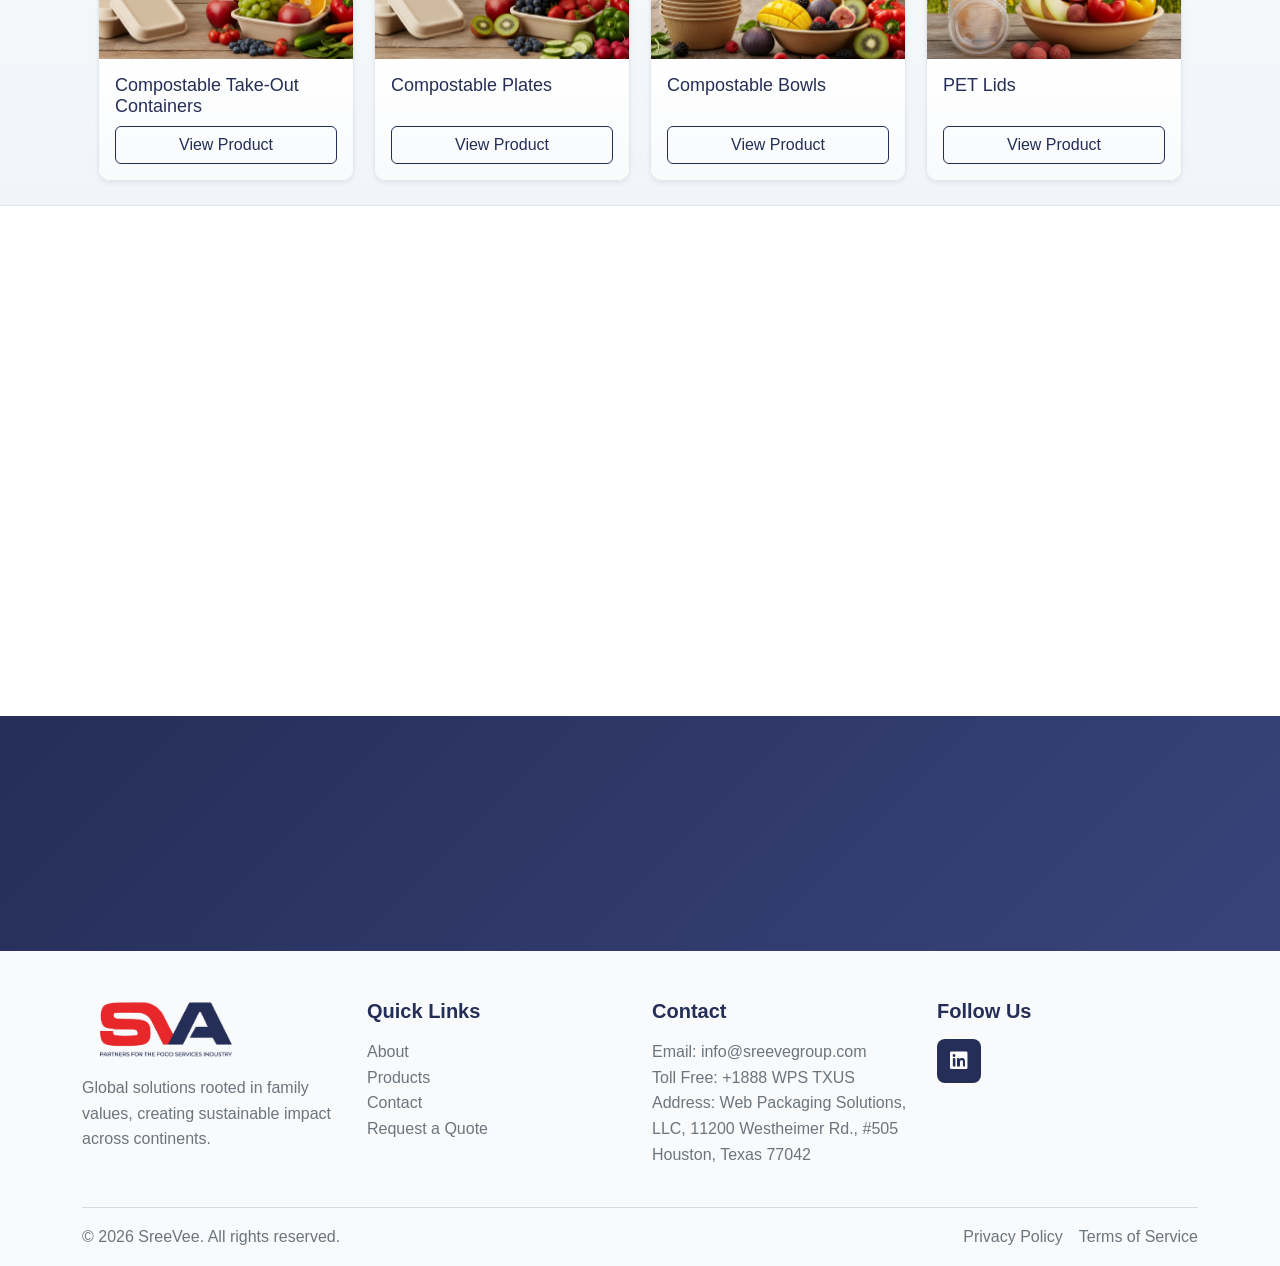
==== commit 047b4a88: ""dropdown megamenu"" ====
--- a/index.html
+++ b/index.html
@@ -28,9 +28,95 @@
                 <i class="fa fa-bars"></i>
             </button>
             <div class="collapse navbar-collapse" id="mainNav">
-                <ul class="navbar-nav ms-auto mb-2 mb-lg-0">
+                <ul class="navbar-nav ms-auto align-items-lg-center gap-lg-1 mb-2 mb-lg-0">
                     <li class="nav-item"><a class="nav-link active" href="index.html">Home</a></li>
-                    <li class="nav-item"><a class="nav-link" href="products.html">Products</a></li>
+                    <li class="nav-item dropdown mega-dropdown">
+                        <a class="nav-link d-flex align-items-center gap-1" href="products.html" role="button" data-bs-toggle="dropdown"
+                            aria-expanded="false">
+                            Products
+                            <svg xmlns="http://www.w3.org/2000/svg" width="16" height="16" viewBox="0 0 24 24" fill="none" stroke="currentColor" stroke-width="3" stroke-linecap="round" stroke-linejoin="round" class="ms-1" style="flex-shrink: 0;">
+                                <polyline points="6 9 12 15 18 9"></polyline>
+                            </svg>
+                        </a>
+                        <div class="dropdown-menu mega-menu shadow border-0 p-3 p-lg-4">
+                            <div class="mega-menu-inner">
+                                <div class="row g-3 g-lg-4">
+                                    <div class="col-12 col-lg-4">
+                                        <div class="mega-section h-100">
+                                            <div class="mega-section-header d-flex align-items-center mb-2">
+                                                <!-- <div class="mega-icon text-primary bg-primary-subtle rounded-circle me-2">
+                                                    <i class="fa-solid fa-fire"></i>
+                                                </div> -->
+                                                <div>
+                                                    <p class="text-uppercase small mb-0 text-primary fw-semibold">Aluminium</p>
+                                                    <!-- <h6 class="mb-0">Heat & serve</h6> -->
+                                                </div>
+                                            </div>
+                                            <p class="text-secondary small mb-3">Durable foil formats for prep, bake,
+                                                and delivery.</p>
+                                            <div class="mega-links">
+                                                <a class="mega-link" href="product.html?product=one">Foil Rolls</a>
+                                                <a class="mega-link" href="product.html?product=two">Foil Sheets</a>
+                                                <a class="mega-link" href="product.html?product=three">Cushion Foil</a>
+                                                <a class="mega-link" href="product.html?product=four">Rectangular
+                                                    Trays</a>
+                                                <a class="mega-link" href="product.html?product=five">Round Trays</a>
+                                                <a class="mega-link" href="product.html?product=six">Tray Lids</a>
+                                            </div>
+                                        </div>
+                                    </div>
+                                    <div class="col-12 col-lg-4">
+                                        <div class="mega-section h-100">
+                                            <div class="mega-section-header d-flex align-items-center mb-2">
+                                                <!-- <div class="mega-icon text-success bg-success-subtle rounded-circle me-2">
+                                                    <i class="fa-solid fa-leaf"></i>
+                                                </div> -->
+                                                <div>
+                                                    <p class="text-uppercase small text-muted mb-0 text-primary fw-semibold">Compostable</p>
+                                                    <!-- <h6 class="mb-0">Plant-based serveware</h6> -->
+                                                </div>
+                                            </div>
+                                            <p class="text-secondary small mb-3">Eco-forward options that keep service
+                                                quick and tidy.</p>
+                                            <div class="mega-links">
+                                                <a class="mega-link" href="product.html?product=cptc">Take-out
+                                                    Containers</a>
+                                                <a class="mega-link" href="product.html?product=cppt">Plates &amp;
+                                                    Trays</a>
+                                                <a class="mega-link" href="product.html?product=cpbl">Bowls</a>
+                                                <a class="mega-link" href="product.html?product=ptld">PET &amp; Fiber
+                                                    Lids</a>
+                                            </div>
+                                        </div>
+                                    </div>
+                                    <div class="col-12 col-lg-4">
+                                        <div class="mega-section h-100">
+                                            <div class="mega-section-header d-flex align-items-center mb-2">
+                                                <!-- <div class="mega-icon text-primary bg-light border rounded-circle me-2">
+                                                    <i class="fa-solid fa-box-open"></i>
+                                                </div> -->
+                                                <div>
+                                                    <p class="text-uppercase small text-muted mb-0 text-primary fw-semibold">Clamshell</p>
+                                                    <!-- <h6 class="mb-0">Prototype lineup</h6> -->
+                                                </div>
+                                            </div>
+                                            <p class="text-secondary small mb-3">Quick-serve clamshell
+                                                range for grabs &amp; go.</p>
+                                            <div class="mega-links">
+                                                <a class="mega-link" href="get-quote.html?product=custom&category=clamshell">Classic Hinged</a>
+                                                <a class="mega-link" href="get-quote.html?product=custom&category=clamshell">Vented
+                                                    Clamshell</a>
+                                                <a class="mega-link" href="get-quote.html?product=custom&category=clamshell">Divider
+                                                    Clamshell</a>
+                                                <!-- <span class="badge rounded-pill bg-light text-primary border mt-2 w-auto">Concept
+                                                    range</span> -->
+                                            </div>
+                                        </div>
+                                    </div>
+                                </div>
+                            </div>
+                        </div>
+                    </li>
                     <li class="nav-item"><a class="nav-link" href="about.html">About</a></li>
                     <li class="nav-item"><a class="nav-link" href="get-quote.html?product=custom">Request a Quote</a>
                     </li>
@@ -45,7 +131,7 @@
         <div class="overlay"></div>
         <div class="banner-content container text-center text-white" data-aos="fade-up">
 
-            <h1 class="display-4 fw-bold mb-3">Food Packaging Solutions for the Food Service Industry </h1>
+            <h1 class="display-4 fw-bold mb-3">Packaging Solutions for the Food Service Industry </h1>
         </div>
     </section>
 
@@ -476,4 +562,4 @@
     </script>
 </body>
 
-</html>+</html>
--- a/css/styles.css
+++ b/css/styles.css
@@ -158,6 +158,11 @@
         padding-left: 0;
         padding-right: 0;
     }
+
+    .navbar .navbar-collapse {
+        max-height: calc(100vh - 72px);
+        overflow-y: auto;
+    }
 }
 
 .navbar-brand {
@@ -214,6 +219,19 @@
     width: 100%;
 }
 
+/* Hide toggler on desktop, keep it on mobile */
+@media (min-width: 992px) {
+    .navbar .navbar-toggler {
+        display: none !important;
+    }
+}
+
+@media (max-width: 991.98px) {
+    .navbar .navbar-toggler {
+        display: flex !important;
+    }
+}
+
 /* Responsive logo */
 @media (max-width: 576px) {
     .navbar-brand img {
@@ -221,6 +239,154 @@
     }
 }
 
+/* Mega menu styles */
+.mega-dropdown {
+    position: static;
+}
+
+.mega-menu {
+    width: min(1100px, 95vw);
+    border-radius: 14px;
+    border: 1px solid var(--border);
+    background: #fff;
+}
+
+.mega-menu-inner {
+    padding: 0.25rem;
+}
+
+.mega-section {
+    background: linear-gradient(180deg, #fff 0%, #f8fafc 100%);
+    border: 1px solid var(--border);
+    border-radius: 12px;
+    padding: 0.75rem 1rem;
+    height: 100%;
+    transition: var(--transition);
+}
+
+.mega-section:hover {
+    box-shadow: var(--shadow-lg);
+    transform: translateY(-2px);
+}
+
+.mega-section-header .mega-icon {
+    width: 40px;
+    height: 40px;
+    display: inline-flex;
+    align-items: center;
+    justify-content: center;
+    font-size: 0.95rem;
+}
+
+.mega-links {
+    display: grid;
+    gap: 0.35rem;
+}
+
+.mega-link {
+    display: block;
+    color: var(--dark);
+    font-weight: 500;
+    text-decoration: none;
+    padding: 0.45rem 0.55rem;
+    background: #fff;
+    border: 1px solid transparent;
+    border-radius: 10px;
+    transition: var(--transition);
+}
+
+.mega-link:hover {
+    color: var(--primary);
+    border-color: var(--border);
+    background: #f4f6fb;
+    padding-left: 0.75rem;
+}
+
+@media (min-width: 992px) {
+    .mega-dropdown .dropdown-menu {
+        display: block;
+        opacity: 0;
+        visibility: hidden;
+        transform: translate(-50%, 10px);
+        left: 50%;
+        margin-top: 0.75rem;
+        transition: var(--transition);
+    }
+
+    .mega-dropdown:hover .dropdown-menu,
+    .mega-dropdown.show .dropdown-menu {
+        opacity: 1;
+        visibility: visible;
+        transform: translate(-50%, 0);
+    }
+}
+
+@media (max-width: 991.98px) {
+    .mega-dropdown .dropdown-menu {
+        position: static;
+        transform: none !important;
+        width: 100%;
+        box-shadow: none;
+        border: none;
+        padding: 0.25rem 0 0.5rem 0;
+        margin-top: 0.25rem;
+        max-height: 70vh;
+        overflow-x: visible;
+        overflow-y: auto;
+    }
+
+    .mega-menu-inner .row {
+        display: grid;
+        grid-template-columns: repeat(2, minmax(0, 1fr));
+        gap: 0.4rem 0.75rem;
+    }
+
+    /* Force clamshell prototype to span full width on mobile */
+    .mega-menu-inner .col-12:nth-child(3) {
+        grid-column: 1 / -1;
+    }
+
+    .mega-section {
+        background: transparent;
+        border: none;
+        padding: 0.2rem 0;
+    }
+
+    .mega-section-header {
+        margin-bottom: 0.15rem;
+    }
+
+    .mega-section p {
+        display: none;
+    }
+
+    .mega-links {
+        gap: 0.1rem;
+        margin-top: 0;
+    }
+
+    .mega-link {
+        padding: 0.25rem 0;
+        background: transparent;
+    }
+}
+
+/* Remove default caret and align toggle icon cleanly */
+/* .navbar .dropdown-toggle::after {
+    display: inline-block;
+    margin-left: 0.3rem;
+    vertical-align: middle;
+    border: solid currentColor;
+    border-width: 0 0.18rem 0.24rem 0.18rem;
+    border-top: 0;
+    transform-origin: center;
+    transition: var(--transition);
+    content: "";
+} */
+
+.navbar .dropdown.show .dropdown-toggle::after {
+    transform: rotate(180deg);
+}
 /* Hero Banner styles */
 .hero-banner {
     min-height: 70vh;
@@ -864,4 +1030,4 @@
     }
 }
 
-/* leadership end +/* leadership end 
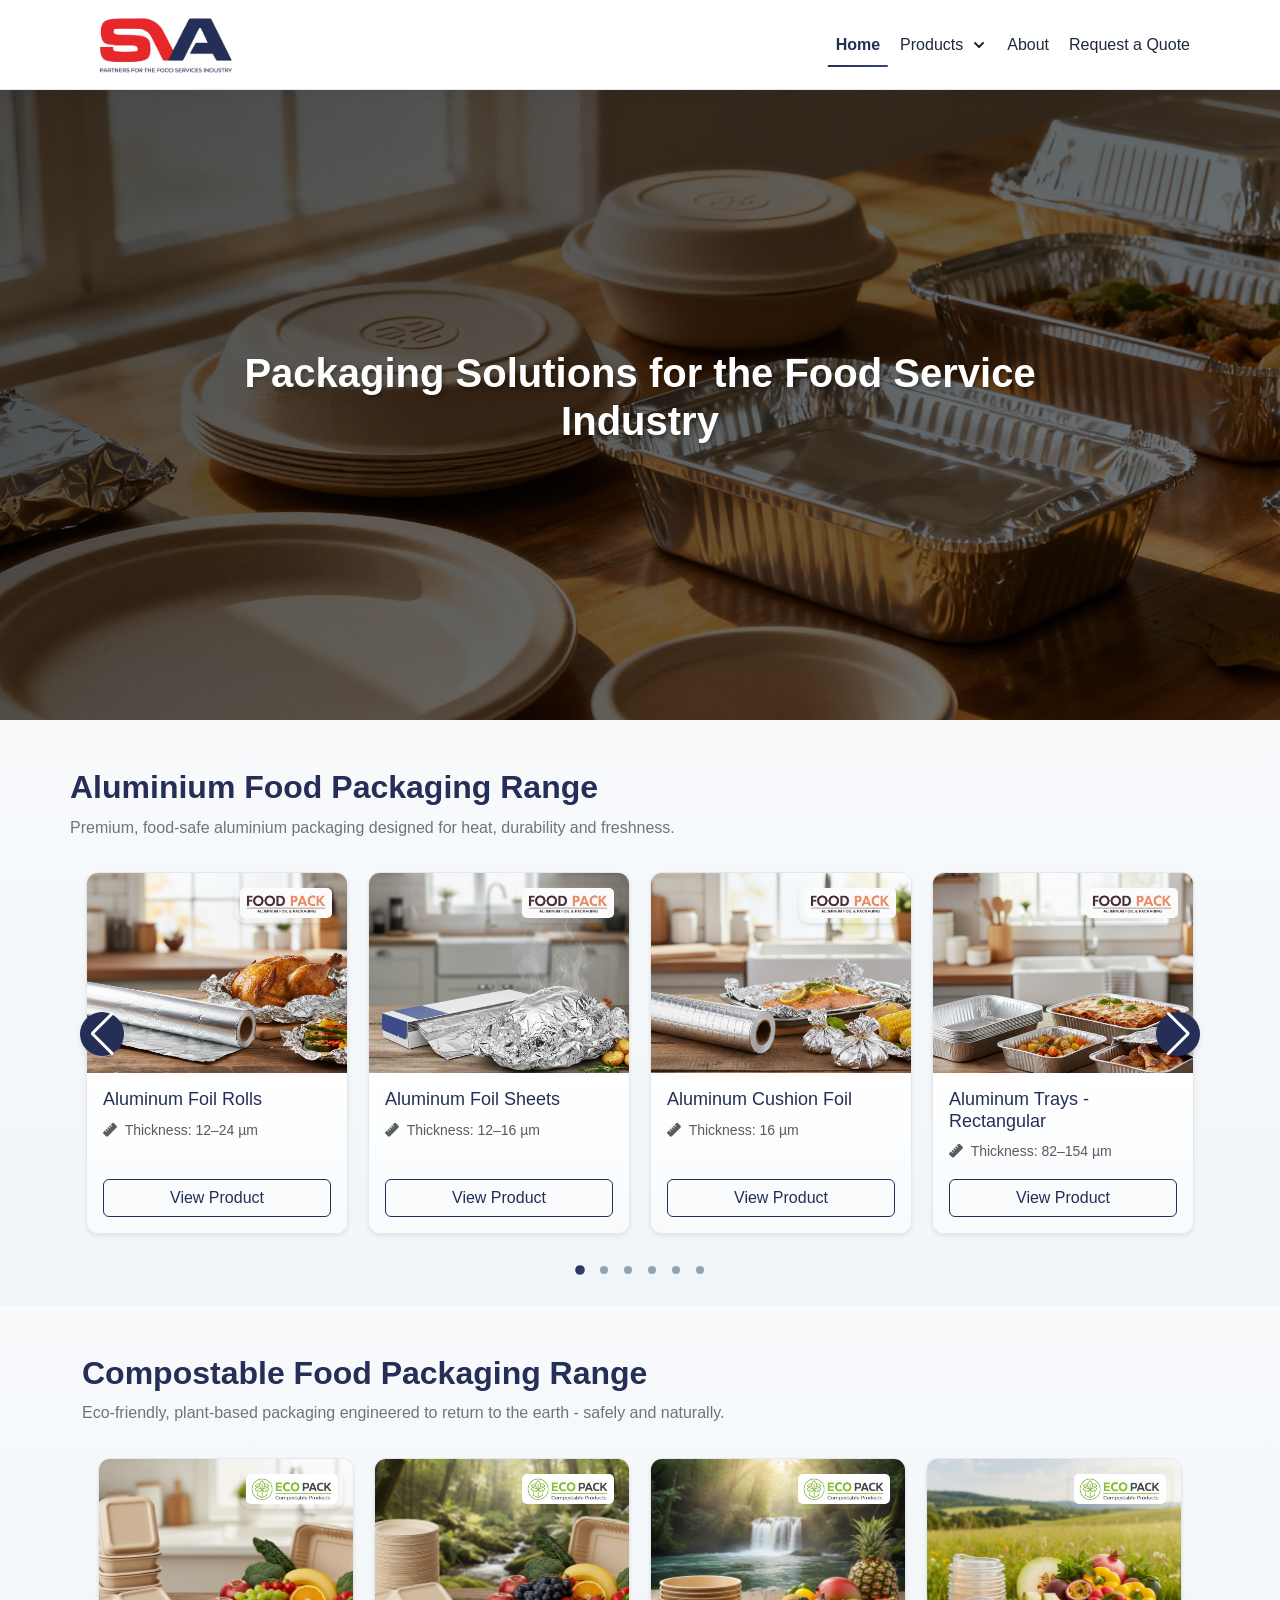
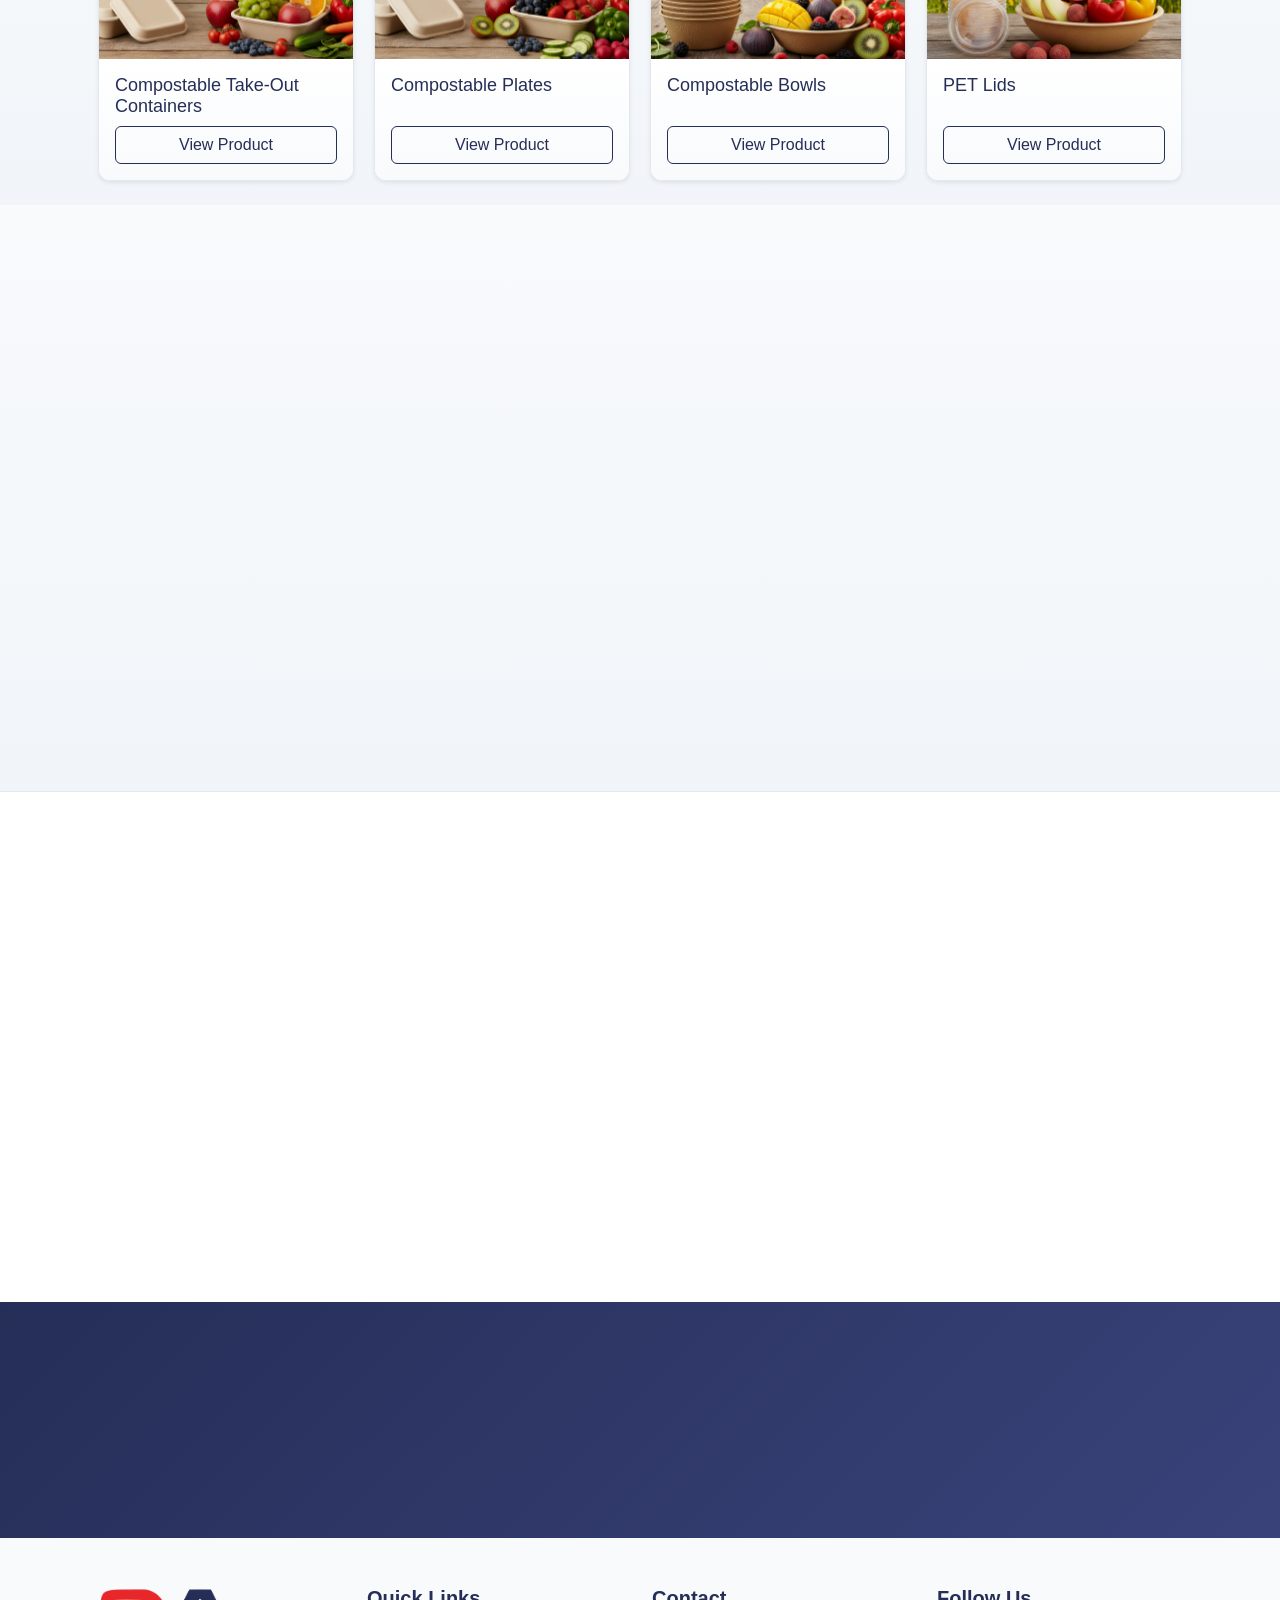
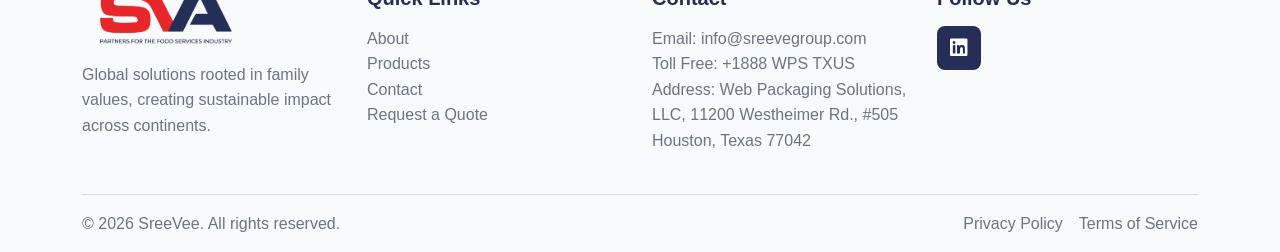
==== commit 548e676a: ""clamshell-all products added"" ====
--- a/index.html
+++ b/index.html
@@ -31,10 +31,12 @@
                 <ul class="navbar-nav ms-auto align-items-lg-center gap-lg-1 mb-2 mb-lg-0">
                     <li class="nav-item"><a class="nav-link active" href="index.html">Home</a></li>
                     <li class="nav-item dropdown mega-dropdown">
-                        <a class="nav-link d-flex align-items-center gap-1" href="products.html" role="button" data-bs-toggle="dropdown"
-                            aria-expanded="false">
+                        <a class="nav-link d-flex align-items-center gap-1" href="products.html" role="button"
+                            data-bs-toggle="dropdown" aria-expanded="false">
                             Products
-                            <svg xmlns="http://www.w3.org/2000/svg" width="16" height="16" viewBox="0 0 24 24" fill="none" stroke="currentColor" stroke-width="3" stroke-linecap="round" stroke-linejoin="round" class="ms-1" style="flex-shrink: 0;">
+                            <svg xmlns="http://www.w3.org/2000/svg" width="16" height="16" viewBox="0 0 24 24"
+                                fill="none" stroke="currentColor" stroke-width="3" stroke-linecap="round"
+                                stroke-linejoin="round" class="ms-1" style="flex-shrink: 0;">
                                 <polyline points="6 9 12 15 18 9"></polyline>
                             </svg>
                         </a>
@@ -48,7 +50,8 @@
                                                     <i class="fa-solid fa-fire"></i>
                                                 </div> -->
                                                 <div>
-                                                    <p class="text-uppercase small mb-0 text-primary fw-semibold">Aluminium</p>
+                                                    <p class="text-uppercase small mb-0 text-primary fw-semibold">
+                                                        Aluminium</p>
                                                     <!-- <h6 class="mb-0">Heat & serve</h6> -->
                                                 </div>
                                             </div>
@@ -72,7 +75,9 @@
                                                     <i class="fa-solid fa-leaf"></i>
                                                 </div> -->
                                                 <div>
-                                                    <p class="text-uppercase small text-muted mb-0 text-primary fw-semibold">Compostable</p>
+                                                    <p
+                                                        class="text-uppercase small text-muted mb-0 text-primary fw-semibold">
+                                                        Compostable</p>
                                                     <!-- <h6 class="mb-0">Plant-based serveware</h6> -->
                                                 </div>
                                             </div>
@@ -96,18 +101,28 @@
                                                     <i class="fa-solid fa-box-open"></i>
                                                 </div> -->
                                                 <div>
-                                                    <p class="text-uppercase small text-muted mb-0 text-primary fw-semibold">Clamshell</p>
+                                                    <p
+                                                        class="text-uppercase small text-muted mb-0 text-primary fw-semibold">
+                                                        Clamshell</p>
                                                     <!-- <h6 class="mb-0">Prototype lineup</h6> -->
                                                 </div>
                                             </div>
                                             <p class="text-secondary small mb-3">Quick-serve clamshell
                                                 range for grabs &amp; go.</p>
                                             <div class="mega-links">
-                                                <a class="mega-link" href="get-quote.html?product=custom&category=clamshell">Classic Hinged</a>
-                                                <a class="mega-link" href="get-quote.html?product=custom&category=clamshell">Vented
-                                                    Clamshell</a>
-                                                <a class="mega-link" href="get-quote.html?product=custom&category=clamshell">Divider
-                                                    Clamshell</a>
+                                                <a class="mega-link" href="product.html?product=clmpn">Clamshell
+                                                    Punnets</a>
+                                                <a class="mega-link" href="product.html?product=clmhsp">Heat-seal
+                                                    Punnets</a>
+                                                <a class="mega-link" href="product.html?product=clmfp">Flowpacks</a>
+                                                <a class="mega-link" href="product.html?product=clmowt">Overwrap
+                                                    Trays</a>
+                                                <a class="mega-link" href="product.html?product=clmotg">On-the-go
+                                                    Packs</a>
+                                                <a class="mega-link"
+                                                    href="product.html?product=clmtec">Tamper-evident</a>
+                                                <a class="mega-link" href="product.html?product=clmhc">Hinged
+                                                    Containers</a>
                                                 <!-- <span class="badge rounded-pill bg-light text-primary border mt-2 w-auto">Concept
                                                     range</span> -->
                                             </div>
@@ -341,6 +356,141 @@
                 <!-- Add Pagination -->
                 <div class="swiper-pagination compostable-pagi"></div>
 
+            </div>
+        </div>
+    </section>
+
+    <!-- Clamshell Products Section -->
+    <section id="clamshell" class="products-section py-5 position-relative pb-3">
+        <div class="container overflow-hidden">
+            <h2 class="fw-semibold" data-aos="fade-up">Clamshell Packaging Range</h2>
+            <p class="text-secondary mb-4" data-aos="fade-up">Punnets, heat-seal packs, flowpacks and hinged containers
+                engineered for fresh produce and grab-and-go.</p>
+            <div class="swiper-container py-2 product-clamshell-swiper overflow-hidden" data-aos="fade-up" data-aos-delay="100">
+                <div class="swiper-wrapper">
+                    <div class="swiper-slide">
+                        <div class="card h-100 shadow-sm" data-aos="fade-up" data-aos-delay="150">
+                            <div class="card-img-container position-relative">
+                                <img class="card-img-top"
+                                    src="./assets/images/clamshell/punnets-1.png"
+                                    alt="Clamshell Punnets">
+                                <img src="./assets/images/clear-pack-clamshell-logo.png" alt="Logo"
+                                    class="product-logo">
+                            </div>
+                            <div class="card-body d-flex flex-column">
+                                <h3 class="h5 card-title">Clamshell Punnets</h3>
+                                <small class="text-muted mb-2">Vented produce packs in compact footprints.</small>
+                                <a class="btn btn-outline-primary mt-auto" href="product.html?product=clmpn">View
+                                    Product</a>
+                            </div>
+                        </div>
+                    </div>
+                    <div class="swiper-slide">
+                        <div class="card h-100 shadow-sm" data-aos="fade-up" data-aos-delay="200">
+                            <div class="card-img-container position-relative">
+                                <img class="card-img-top"
+                                    src="./assets/images/clamshell/Heat-seal -punnets-1.png"
+                                    alt="Heat-seal Punnets">
+                                <img src="./assets/images/clear-pack-clamshell-logo.png" alt="Logo"
+                                    class="product-logo">
+                            </div>
+                            <div class="card-body d-flex flex-column">
+                                <h3 class="h5 card-title">Heat-seal Punnets</h3>
+                                <small class="text-muted mb-2">Seal-friendly trays for fresh produce lines.</small>
+                                <a class="btn btn-outline-primary mt-auto" href="product.html?product=clmhsp">View
+                                    Product</a>
+                            </div>
+                        </div>
+                    </div>
+                    <div class="swiper-slide">
+                        <div class="card h-100 shadow-sm" data-aos="fade-up" data-aos-delay="250">
+                            <div class="card-img-container position-relative">
+                                <img class="card-img-top"
+                                    src="./assets/images/clamshell/Flowpacks-1.png"
+                                    alt="Flowpacks">
+                                <img src="./assets/images/clear-pack-clamshell-logo.png" alt="Logo"
+                                    class="product-logo">
+                            </div>
+                            <div class="card-body d-flex flex-column">
+                                <h3 class="h5 card-title">Flowpacks</h3>
+                                <small class="text-muted mb-2">Stable trays for flow-wrapped produce.</small>
+                                <a class="btn btn-outline-primary mt-auto" href="product.html?product=clmfp">View
+                                    Product</a>
+                            </div>
+                        </div>
+                    </div>
+                    <div class="swiper-slide">
+                        <div class="card h-100 shadow-sm" data-aos="fade-up" data-aos-delay="300">
+                            <div class="card-img-container position-relative">
+                                <img class="card-img-top"
+                                    src="./assets/images/clamshell/hinged-container-1.png"
+                                    alt="Hinged Containers">
+                                <img src="./assets/images/clear-pack-clamshell-logo.png" alt="Logo"
+                                    class="product-logo">
+                            </div>
+                            <div class="card-body d-flex flex-column">
+                                <h3 class="h5 card-title">Hinged Containers</h3>
+                                <small class="text-muted mb-2">Tamper-aware, ready-to-serve hinged formats.</small>
+                                <a class="btn btn-outline-primary mt-auto" href="product.html?product=clmhc">View
+                                    Product</a>
+                            </div>
+                        </div>
+                    </div>
+                    <div class="swiper-slide">
+                        <div class="card h-100 shadow-sm" data-aos="fade-up" data-aos-delay="350">
+                            <div class="card-img-container position-relative">
+                                <img class="card-img-top"
+                                    src="./assets/images/clamshell/OVERWRAP-TRAYS-1.png"
+                                    alt="Overwrap Trays">
+                                <img src="./assets/images/clear-pack-clamshell-logo.png" alt="Logo"
+                                    class="product-logo">
+                            </div>
+                            <div class="card-body d-flex flex-column">
+                                <h3 class="h5 card-title">Overwrap Trays</h3>
+                                <small class="text-muted mb-2">Open trays ready for overwrap formats.</small>
+                                <a class="btn btn-outline-primary mt-auto" href="product.html?product=clmowt">View
+                                    Product</a>
+                            </div>
+                        </div>
+                    </div>
+                    <div class="swiper-slide">
+                        <div class="card h-100 shadow-sm" data-aos="fade-up" data-aos-delay="400">
+                            <div class="card-img-container position-relative">
+                                <img class="card-img-top"
+                                    src="./assets/images/clamshell/TAMPER-EVIDENT-CLAMSHELLS-1.png"
+                                    alt="Tamper-evident Clamshells">
+                                <img src="./assets/images/clear-pack-clamshell-logo.png" alt="Logo"
+                                    class="product-logo">
+                            </div>
+                            <div class="card-body d-flex flex-column">
+                                <h3 class="h5 card-title">Tamper-evident</h3>
+                                <small class="text-muted mb-2">Tamper-aware formats for elevated safety.</small>
+                                <a class="btn btn-outline-primary mt-auto" href="product.html?product=clmtec">View
+                                    Product</a>
+                            </div>
+                        </div>
+                    </div>
+                    <div class="swiper-slide">
+                        <div class="card h-100 shadow-sm" data-aos="fade-up" data-aos-delay="450">
+                            <div class="card-img-container position-relative">
+                                <img class="card-img-top"
+                                    src="./assets/images/clamshell/on-the-go-packa-1.png"
+                                    alt="On-the-go Packs">
+                                <img src="./assets/images/clear-pack-clamshell-logo.png" alt="Logo"
+                                    class="product-logo">
+                            </div>
+                            <div class="card-body d-flex flex-column">
+                                <h3 class="h5 card-title">On-the-go Packs</h3>
+                                <small class="text-muted mb-2">Grab-and-go clamshells for snacking formats.</small>
+                                <a class="btn btn-outline-primary mt-auto" href="product.html?product=clmotg">View
+                                    Product</a>
+                            </div>
+                        </div>
+                    </div>
+                </div>
+                <div class="swiper-button-next"></div>
+                <div class="swiper-button-prev"></div>
+                <div class="swiper-pagination clamshell-pagi"></div>
             </div>
         </div>
     </section>
@@ -557,9 +707,53 @@
         swiper_comp.on("init", () => togglePaginationVisibility(swiper_comp));
         swiper_comp.on("resize", () => togglePaginationVisibility(swiper_comp));
         window.addEventListener("resize", () => togglePaginationVisibility(swiper_comp));
+
+        // Clamshell slider
+        const swiper_clm = new Swiper(".product-clamshell-swiper", {
+            slidesPerView: 1,
+            spaceBetween: 20,
+            loop: true,
+            pagination: {
+                el: ".clamshell-pagi",
+                clickable: true,
+                dynamicBullets: false,
+            },
+            navigation: {
+                nextEl: ".product-clamshell-swiper .swiper-button-next",
+                prevEl: ".product-clamshell-swiper .swiper-button-prev",
+            },
+            breakpoints: {
+                // when window width is >= 640px
+                640: {
+                    slidesPerView: 2,
+                },
+                // when window width is >= 968px
+                968: {
+                    slidesPerView: 3,
+                },
+                // when window width is >= 1200px
+                1200: {
+                    slidesPerView: 4,
+                },
+            },
+            autoplay: false,
+        });
+        function toggleClamPagination(swiper) {
+            const paginationEl = document.querySelector(".clamshell-pagi");
+            if (paginationEl) {
+                const totalSlides = swiper.slides.length;
+                const visibleSlides = swiper.params.slidesPerView;
+                paginationEl.style.display =
+                    totalSlides <= visibleSlides ? "none" : "flex";
+            }
+        }
+
+        swiper_clm.on("init", () => toggleClamPagination(swiper_clm));
+        swiper_clm.on("resize", () => toggleClamPagination(swiper_clm));
+        window.addEventListener("resize", () => toggleClamPagination(swiper_clm));
         document.getElementById('year').textContent = new Date().getFullYear();
         if (window.AOS) AOS.init({ duration: 600, once: true });
     </script>
 </body>
 
-</html>
+</html>
--- a/css/styles.css
+++ b/css/styles.css
@@ -333,6 +333,8 @@
         max-height: 70vh;
         overflow-x: visible;
         overflow-y: auto;
+        background: rgb(18 111 247 / 0%);
+        margin-top: 10px;
     }
 
     .mega-menu-inner .row {
@@ -356,18 +358,24 @@
         margin-bottom: 0.15rem;
     }
 
-    .mega-section p {
-        display: none;
+    .mega-section .text-secondary {
+        display: none!important;
+        /* margin: 10px; */
     }
 
     .mega-links {
-        gap: 0.1rem;
+        gap: 0px!important;
         margin-top: 0;
+        color: var(--primary)!important;
+        opacity: 0.7!important;
     }
 
     .mega-link {
-        padding: 0.25rem 0;
+        padding: 0!important;
         background: transparent;
+    }
+    .navbar-brand img{
+        height: 40px;
     }
 }
 
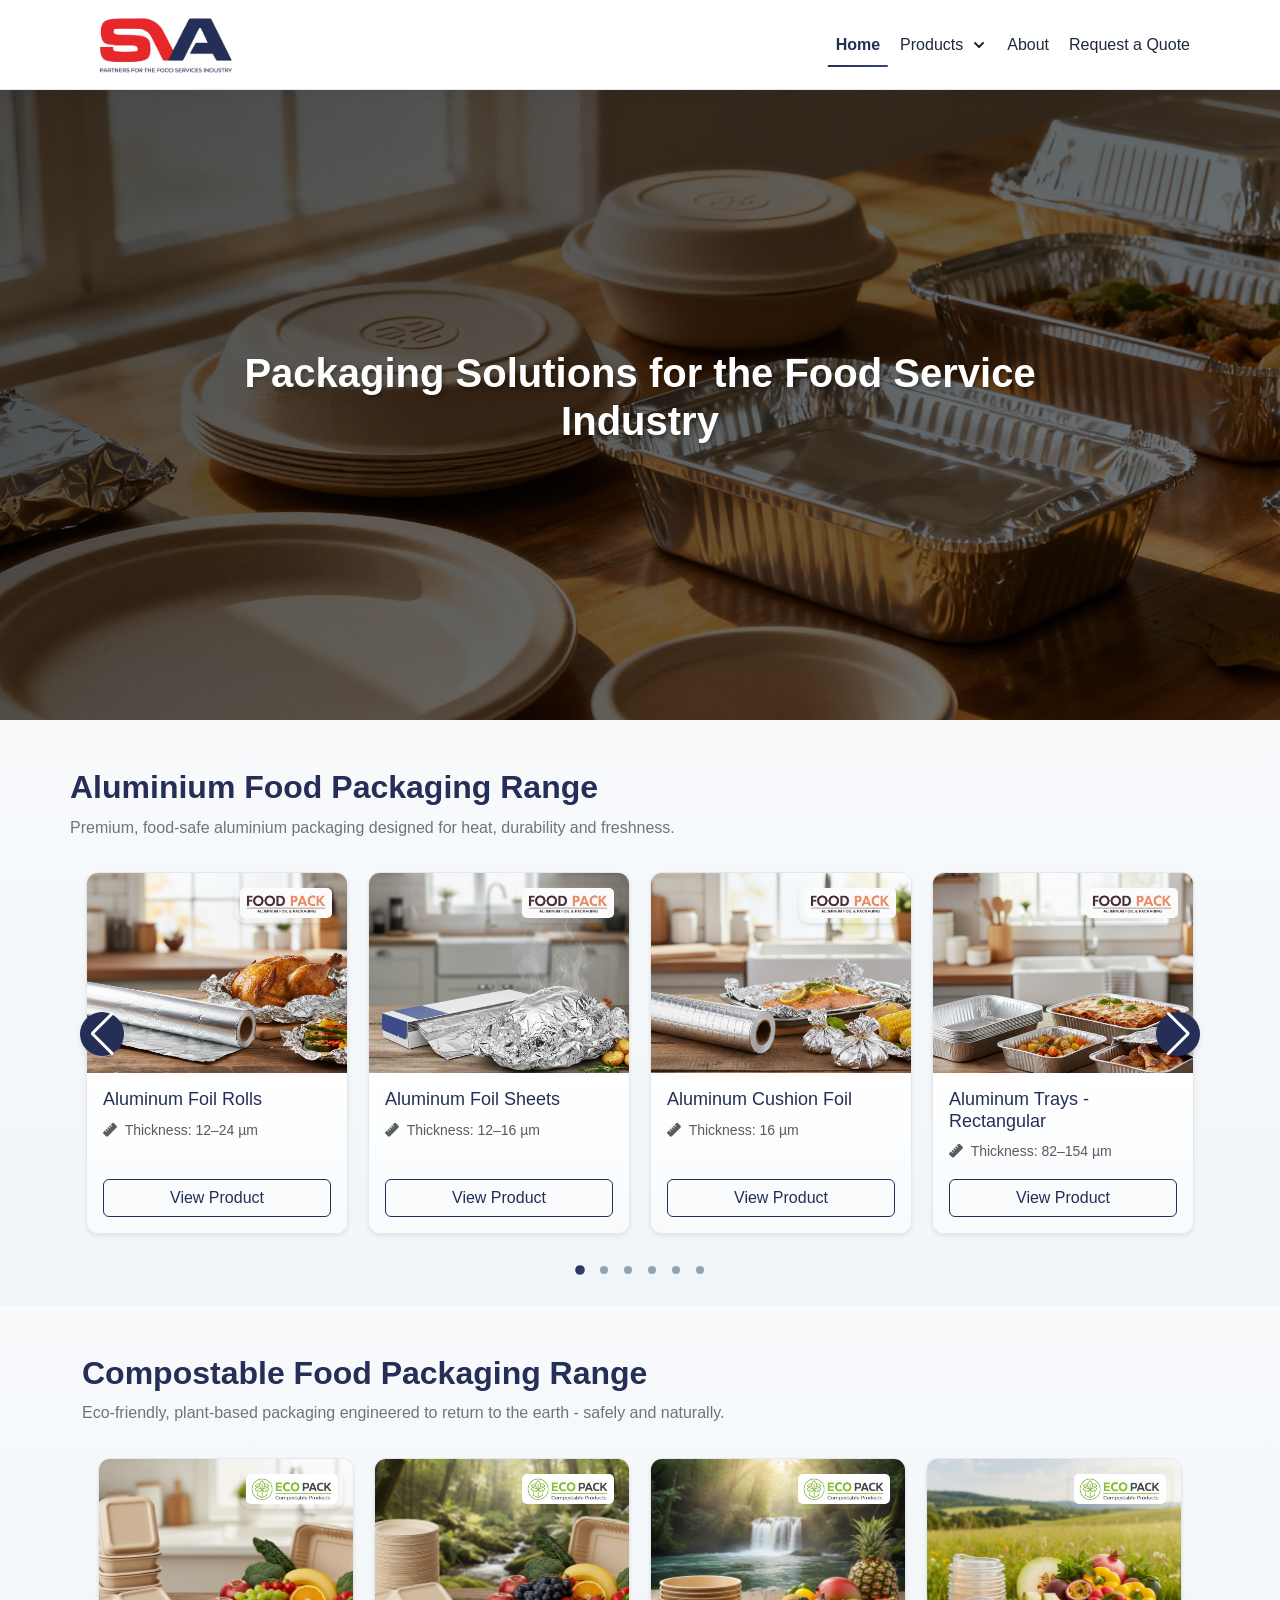
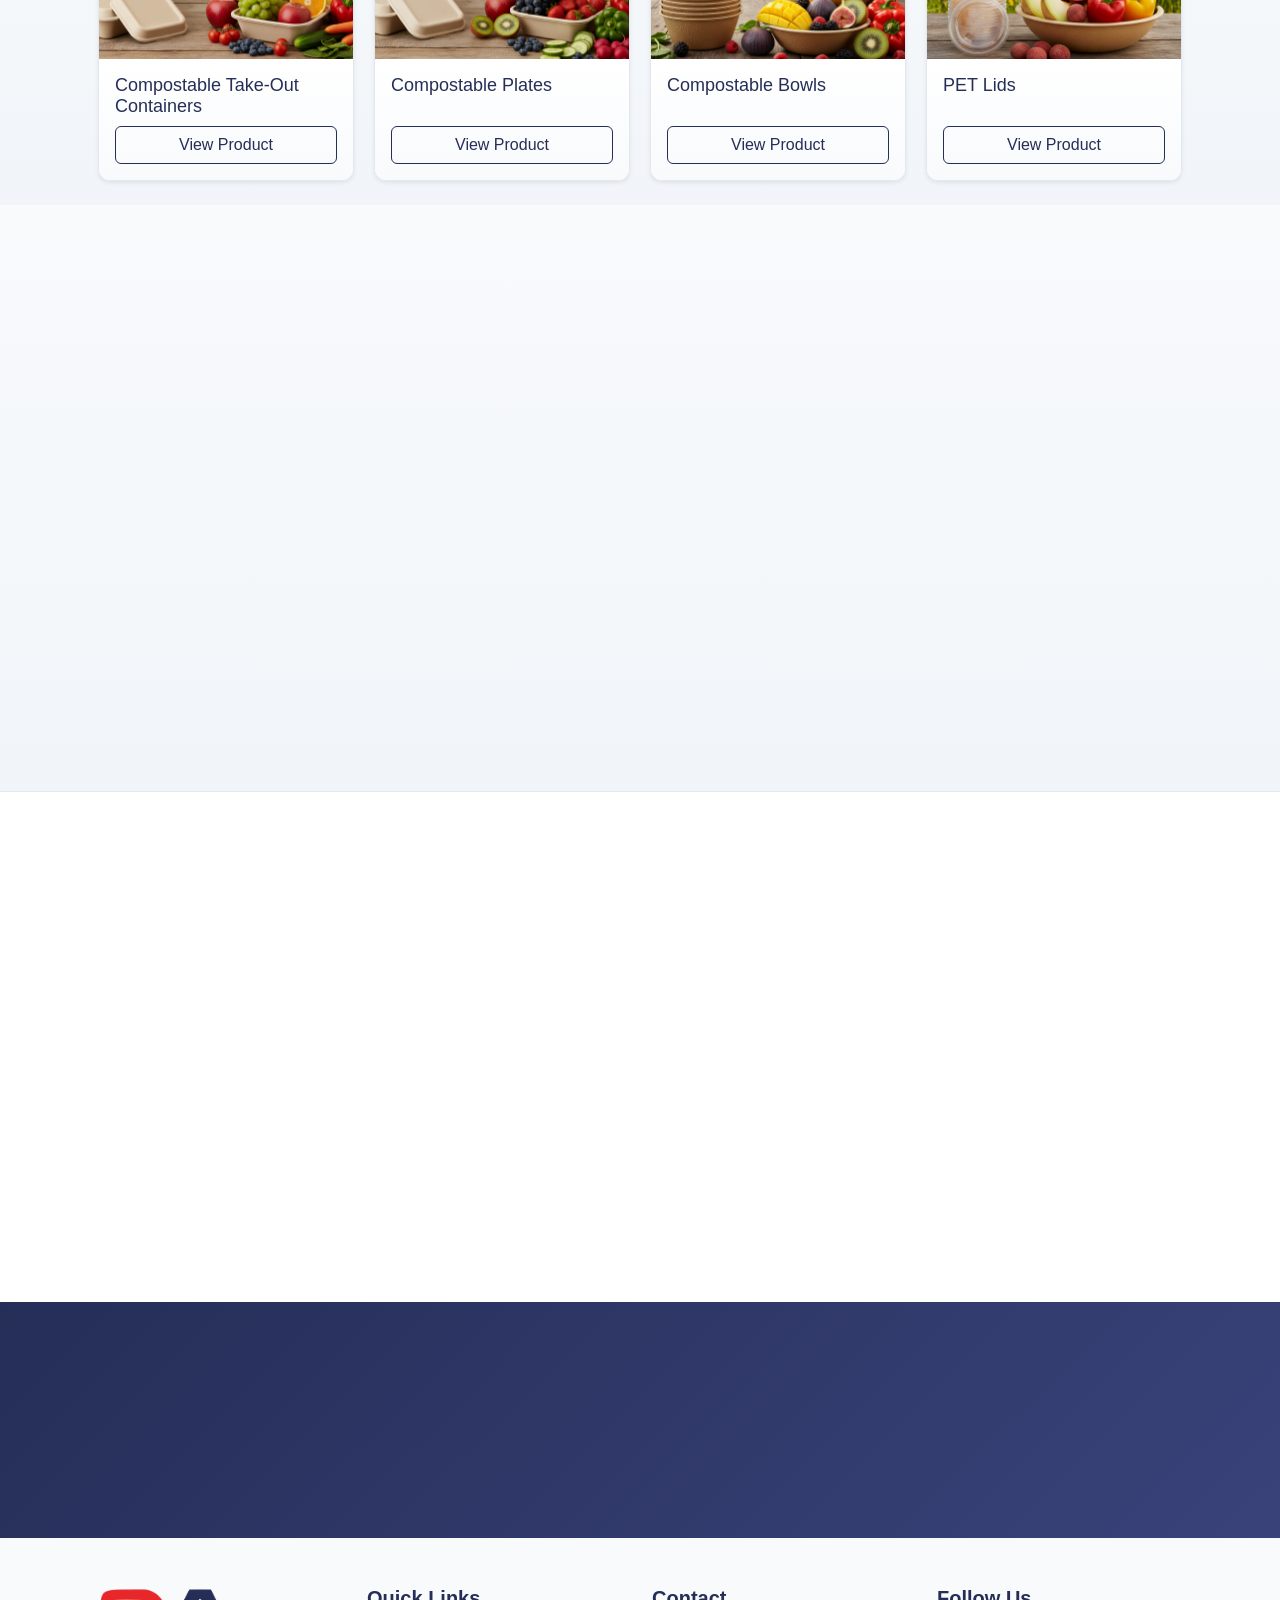
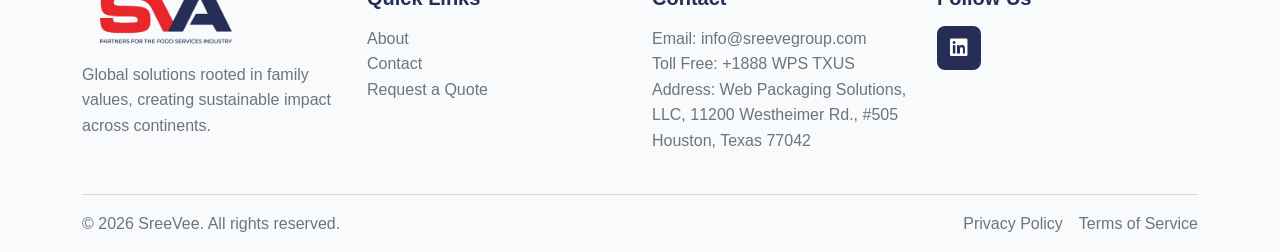
==== commit 064c7798: ""image change for the"" ====
--- a/index.html
+++ b/index.html
@@ -554,7 +554,7 @@
                     <h5 class="text-primary fw-semibold mb-3">Quick Links</h5>
                     <ul class="list-unstyled text-secondary">
                         <li><a href="about.html" class="text-secondary text-decoration-none"><b>About</b></a></li>
-                        <li><a href="products.html" class="text-secondary text-decoration-none"><b>Products</b></a></li>
+                        <!-- <li><a href="products.html" class="text-secondary text-decoration-none"><b>Products</b></a></li> -->
                         <li><a href="contact.html" class="text-secondary text-decoration-none"><b>Contact</b></a></li>
                         <li><a href="get-quote.html" class="text-secondary text-decoration-none"><b>Request a
                                     Quote</b></a></li>
--- a/css/styles.css
+++ b/css/styles.css
@@ -1036,6 +1036,11 @@
     .our-leadership-card img {
         width: 100%;
     }
+    .navbar .nav-link.active::after {
+    width: 30%;
+    left: 13px;
+    transform: none;
+}
 }
 
 /* leadership end 
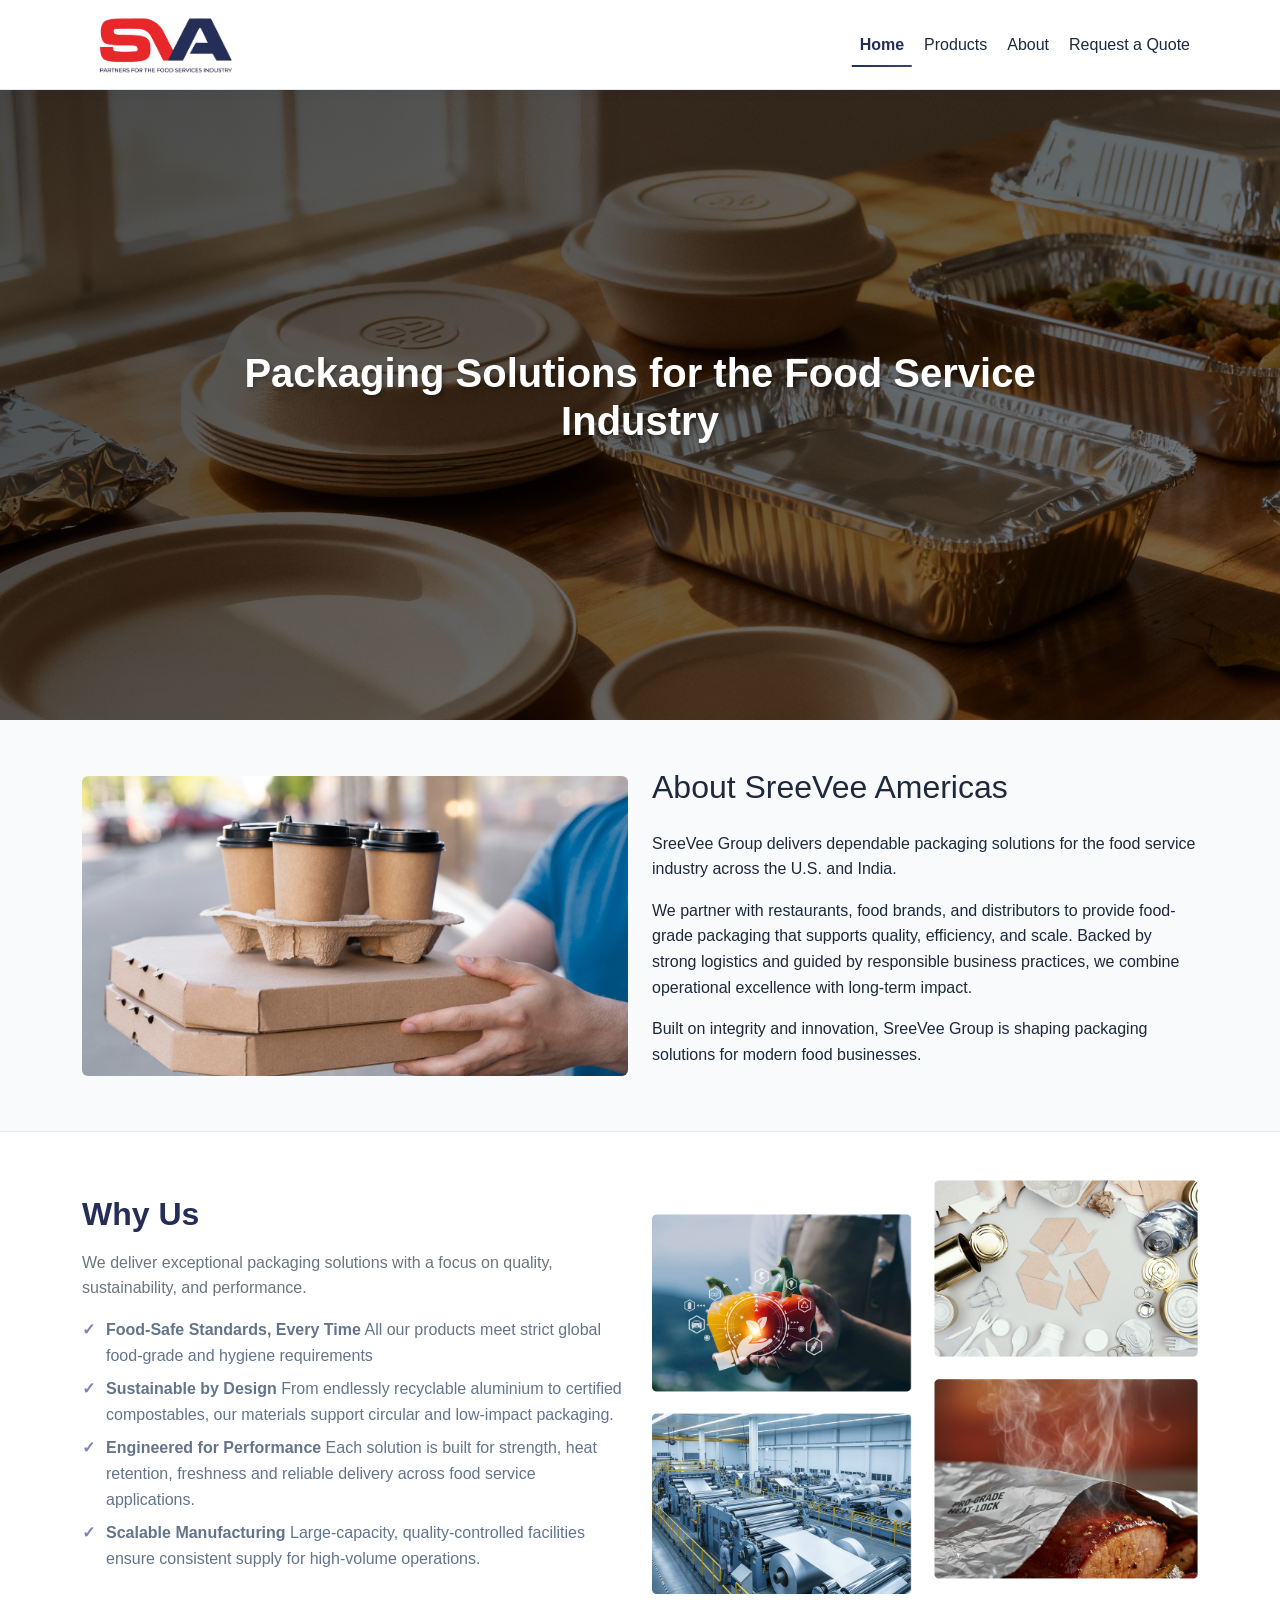
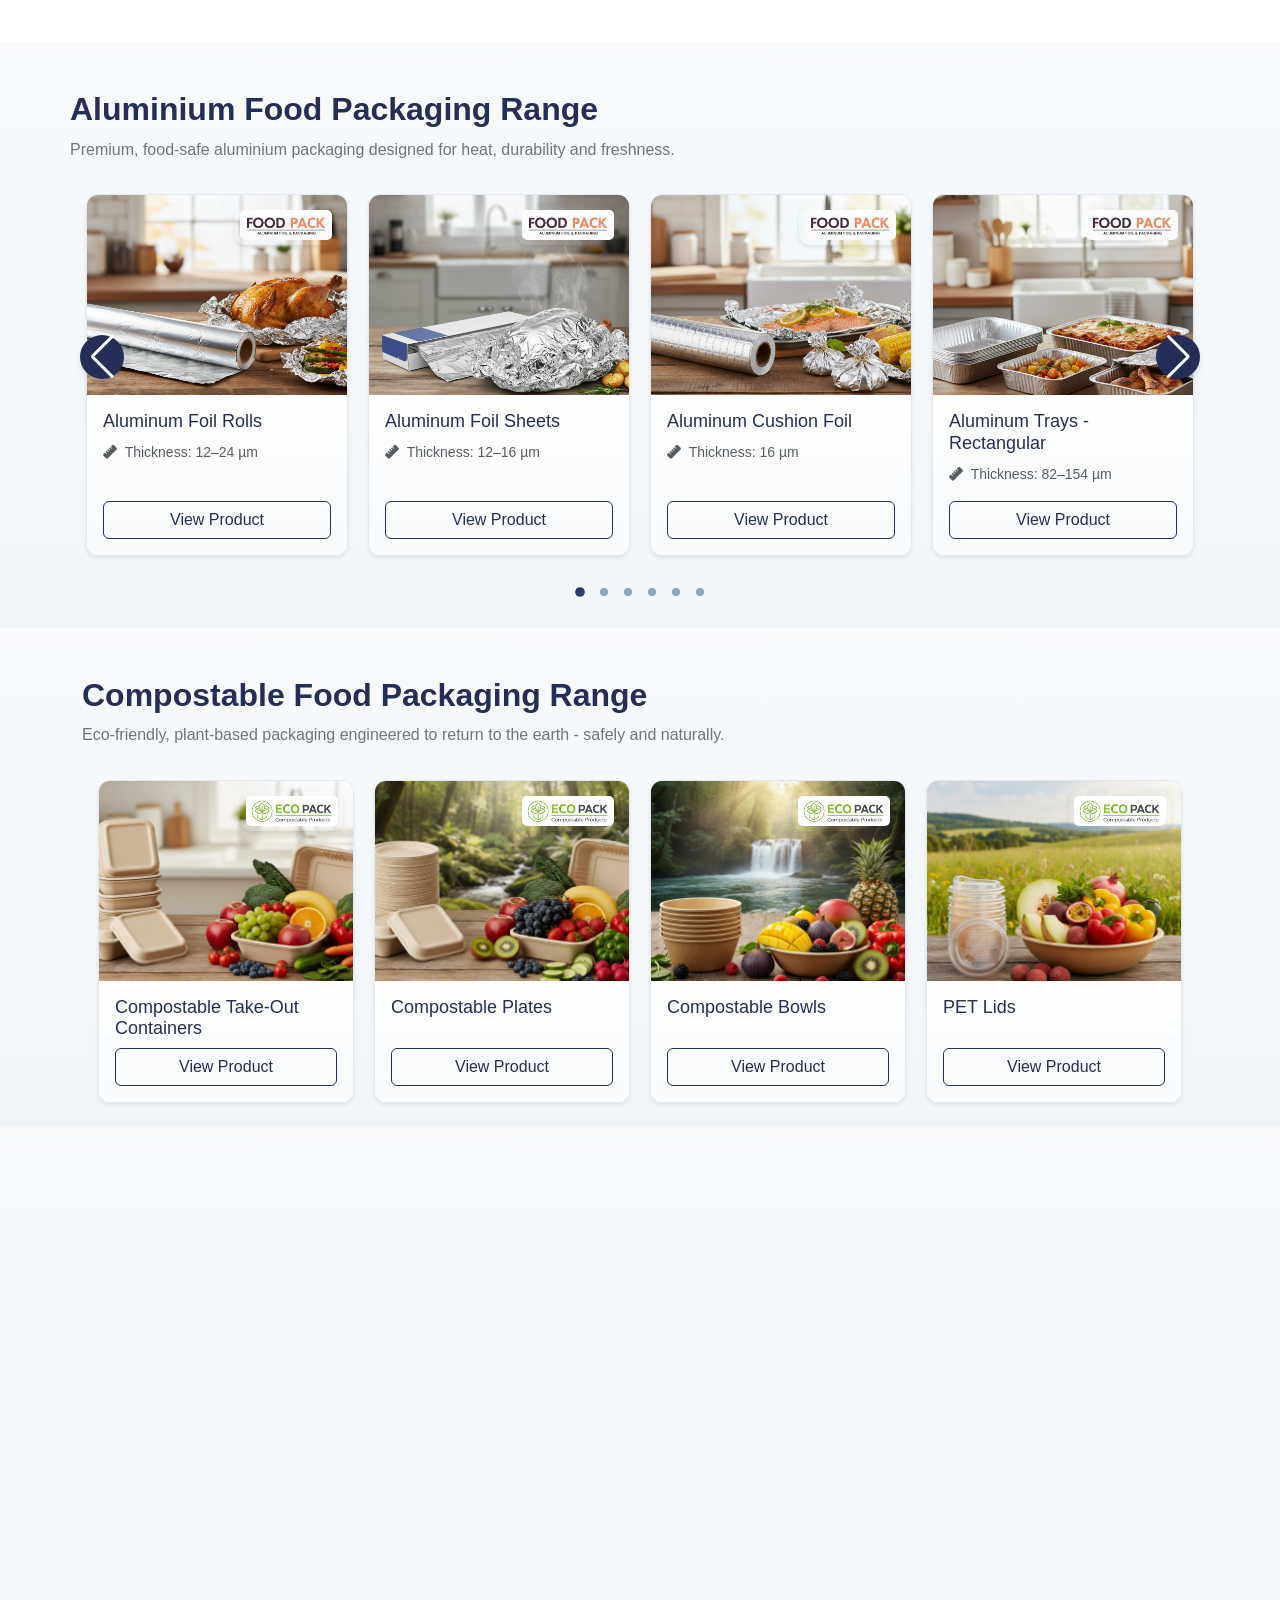
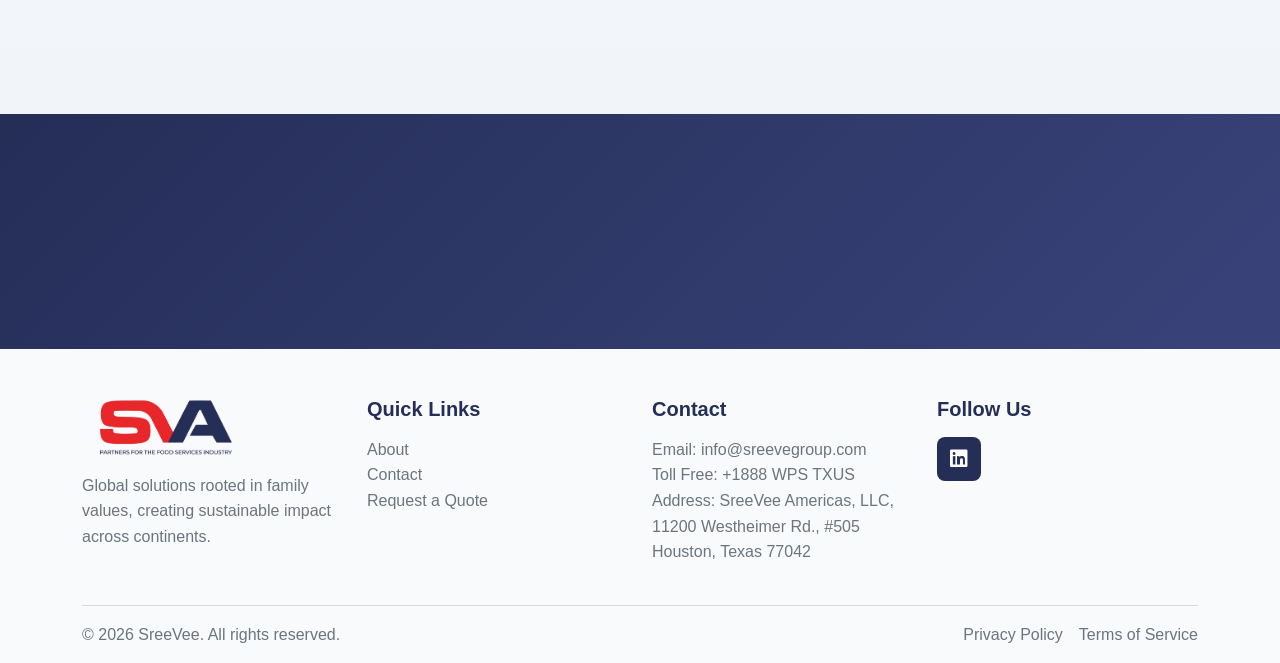
==== commit 1e7cf5b1: "changes in navbar and pages" ====
--- a/index.html
+++ b/index.html
@@ -28,114 +28,17 @@
                 <i class="fa fa-bars"></i>
             </button>
             <div class="collapse navbar-collapse" id="mainNav">
-                <ul class="navbar-nav ms-auto align-items-lg-center gap-lg-1 mb-2 mb-lg-0">
-                    <li class="nav-item"><a class="nav-link active" href="index.html">Home</a></li>
-                    <li class="nav-item dropdown mega-dropdown">
-                        <a class="nav-link d-flex align-items-center gap-1" href="products.html" role="button"
-                            data-bs-toggle="dropdown" aria-expanded="false">
-                            Products
-                            <svg xmlns="http://www.w3.org/2000/svg" width="16" height="16" viewBox="0 0 24 24"
-                                fill="none" stroke="currentColor" stroke-width="3" stroke-linecap="round"
-                                stroke-linejoin="round" class="ms-1" style="flex-shrink: 0;">
-                                <polyline points="6 9 12 15 18 9"></polyline>
-                            </svg>
-                        </a>
-                        <div class="dropdown-menu mega-menu shadow border-0 p-3 p-lg-4">
-                            <div class="mega-menu-inner">
-                                <div class="row g-3 g-lg-4">
-                                    <div class="col-12 col-lg-4">
-                                        <div class="mega-section h-100">
-                                            <div class="mega-section-header d-flex align-items-center mb-2">
-                                                <!-- <div class="mega-icon text-primary bg-primary-subtle rounded-circle me-2">
-                                                    <i class="fa-solid fa-fire"></i>
-                                                </div> -->
-                                                <div>
-                                                    <p class="text-uppercase small mb-0 text-primary fw-semibold">
-                                                        Aluminium</p>
-                                                    <!-- <h6 class="mb-0">Heat & serve</h6> -->
-                                                </div>
-                                            </div>
-                                            <p class="text-secondary small mb-3">Durable foil formats for prep, bake,
-                                                and delivery.</p>
-                                            <div class="mega-links">
-                                                <a class="mega-link" href="product.html?product=one">Foil Rolls</a>
-                                                <a class="mega-link" href="product.html?product=two">Foil Sheets</a>
-                                                <a class="mega-link" href="product.html?product=three">Cushion Foil</a>
-                                                <a class="mega-link" href="product.html?product=four">Rectangular
-                                                    Trays</a>
-                                                <a class="mega-link" href="product.html?product=five">Round Trays</a>
-                                                <a class="mega-link" href="product.html?product=six">Tray Lids</a>
-                                            </div>
-                                        </div>
-                                    </div>
-                                    <div class="col-12 col-lg-4">
-                                        <div class="mega-section h-100">
-                                            <div class="mega-section-header d-flex align-items-center mb-2">
-                                                <!-- <div class="mega-icon text-success bg-success-subtle rounded-circle me-2">
-                                                    <i class="fa-solid fa-leaf"></i>
-                                                </div> -->
-                                                <div>
-                                                    <p
-                                                        class="text-uppercase small text-muted mb-0 text-primary fw-semibold">
-                                                        Compostable</p>
-                                                    <!-- <h6 class="mb-0">Plant-based serveware</h6> -->
-                                                </div>
-                                            </div>
-                                            <p class="text-secondary small mb-3">Eco-forward options that keep service
-                                                quick and tidy.</p>
-                                            <div class="mega-links">
-                                                <a class="mega-link" href="product.html?product=cptc">Take-out
-                                                    Containers</a>
-                                                <a class="mega-link" href="product.html?product=cppt">Plates &amp;
-                                                    Trays</a>
-                                                <a class="mega-link" href="product.html?product=cpbl">Bowls</a>
-                                                <a class="mega-link" href="product.html?product=ptld">PET &amp; Fiber
-                                                    Lids</a>
-                                            </div>
-                                        </div>
-                                    </div>
-                                    <div class="col-12 col-lg-4">
-                                        <div class="mega-section h-100">
-                                            <div class="mega-section-header d-flex align-items-center mb-2">
-                                                <!-- <div class="mega-icon text-primary bg-light border rounded-circle me-2">
-                                                    <i class="fa-solid fa-box-open"></i>
-                                                </div> -->
-                                                <div>
-                                                    <p
-                                                        class="text-uppercase small text-muted mb-0 text-primary fw-semibold">
-                                                        Clamshell</p>
-                                                    <!-- <h6 class="mb-0">Prototype lineup</h6> -->
-                                                </div>
-                                            </div>
-                                            <p class="text-secondary small mb-3">Quick-serve clamshell
-                                                range for grabs &amp; go.</p>
-                                            <div class="mega-links">
-                                                <a class="mega-link" href="product.html?product=clmpn">Clamshell
-                                                    Punnets</a>
-                                                <a class="mega-link" href="product.html?product=clmhsp">Heat-seal
-                                                    Punnets</a>
-                                                <a class="mega-link" href="product.html?product=clmfp">Flowpacks</a>
-                                                <a class="mega-link" href="product.html?product=clmowt">Overwrap
-                                                    Trays</a>
-                                                <a class="mega-link" href="product.html?product=clmotg">On-the-go
-                                                    Packs</a>
-                                                <a class="mega-link"
-                                                    href="product.html?product=clmtec">Tamper-evident</a>
-                                                <a class="mega-link" href="product.html?product=clmhc">Hinged
-                                                    Containers</a>
-                                                <!-- <span class="badge rounded-pill bg-light text-primary border mt-2 w-auto">Concept
-                                                    range</span> -->
-                                            </div>
-                                        </div>
-                                    </div>
-                                </div>
-                            </div>
-                        </div>
-                    </li>
-                    <li class="nav-item"><a class="nav-link" href="about.html">About</a></li>
-                    <li class="nav-item"><a class="nav-link" href="get-quote.html?product=custom">Request a Quote</a>
-                    </li>
-                </ul>
+                 <ul class="navbar-nav ms-auto align-items-lg-center gap-lg-1 mb-2 mb-lg-0">
+          <li class="nav-item"><a class="nav-link active" href="index.html">Home</a></li>
+          <li class="nav-item">
+                        <a class="nav-link" href="products.html">Products</a>
+                       
+          </li>
+          <!-- <li class="nav-item"><a class="nav-link" href="products.html"></a>Product</li> -->
+          <li class="nav-item"><a class="nav-link" href="about.html">About</a></li>
+          <li class="nav-item"><a class="nav-link" href="get-quote.html?product=custom">Request a Quote</a>
+          </li>
+        </ul>
             </div>
         </div>
     </nav>
@@ -147,6 +50,60 @@
         <div class="banner-content container text-center text-white" data-aos="fade-up">
 
             <h1 class="display-4 fw-bold mb-3">Packaging Solutions for the Food Service Industry </h1>
+        </div>
+    </section>
+
+     <section class="mb-5 mt-5">
+      <div class="container">
+        <div class="row align-items-center g-4">
+            <div class="col-lg-6" data-aos="fade-left">
+              <img class="img-fluid rounded w-100" style="object-fit: cover; height: 300px;"
+                src="./assets/images/home-about-us-banner.jpg" alt="SreeVee Group">
+          </div>
+          <div class="col-lg-6" data-aos="fade-right">
+            <h2 class="mb-4">About SreeVee Americas</h2>
+            <p>
+              SreeVee Group delivers dependable packaging solutions for the food service industry across the U.S. and India.</p>
+            <p>We partner with restaurants, food brands, and distributors to provide food-grade packaging that supports quality, efficiency, and scale. Backed by strong logistics and guided by responsible business practices, we combine operational excellence with long-term impact.</p>
+            <p>Built on integrity and innovation, SreeVee Group is shaping packaging solutions for modern food businesses.</p>
+          </div>
+          
+        </div>
+      </div>
+    </section>
+
+        <!-- About Section -->
+    <section id="about" class="py-5 bg-white overflow-hidden">
+        <div class="container">
+            <div class="row align-items-center g-4">
+                <div class="col-lg-6" data-aos="fade-right">
+                    <h2 class="fw-semibold mb-3">Why Us</h2>
+                    <p class="text-secondary mb-3">We deliver exceptional packaging solutions with a focus on quality,
+                        sustainability, and performance.</p>
+                    <ul class="mb-0">
+
+                        <li><strong> Food-Safe Standards, Every Time</strong> All our products meet strict global
+                            food-grade and
+                            hygiene requirements</li>
+
+                        <li><strong> Sustainable by Design</strong> From endlessly recyclable aluminium to certified
+                            compostables, our materials support circular
+                            and low-impact packaging.</li>
+
+                        <li><strong>Engineered for Performance</strong> Each solution is built for strength, heat
+                            retention, freshness and reliable delivery across food
+                            service applications.</li>
+
+                        <li><strong>Scalable Manufacturing
+                            </strong> Large-capacity, quality-controlled facilities ensure consistent supply for
+                            high-volume
+                            operations.</li>
+                    </ul>
+                </div>
+                <div class="col-lg-6" data-aos="fade-left">
+                    <img class="img-fluid " src="./assets/images/why-us.png" alt="About SreeVee">
+                </div>
+            </div>
         </div>
     </section>
 
@@ -495,40 +452,7 @@
         </div>
     </section>
 
-    <!-- About Section -->
-    <section id="about" class="py-5 bg-white overflow-hidden">
-        <div class="container">
-            <div class="row align-items-center g-4">
-                <div class="col-lg-6" data-aos="fade-right">
-                    <h2 class="fw-semibold mb-3">Why Us</h2>
-                    <p class="text-secondary mb-3">We deliver exceptional packaging solutions with a focus on quality,
-                        sustainability, and performance.</p>
-                    <ul class="mb-0">
-
-                        <li><strong> Food-Safe Standards, Every Time</strong> All our products meet strict global
-                            food-grade and
-                            hygiene requirements</li>
-
-                        <li><strong> Sustainable by Design</strong> From endlessly recyclable aluminium to certified
-                            compostables, our materials support circular
-                            and low-impact packaging.</li>
-
-                        <li><strong>Engineered for Performance</strong> Each solution is built for strength, heat
-                            retention, freshness and reliable delivery across food
-                            service applications.</li>
-
-                        <li><strong>Scalable Manufacturing
-                            </strong> Large-capacity, quality-controlled facilities ensure consistent supply for
-                            high-volume
-                            operations.</li>
-                    </ul>
-                </div>
-                <div class="col-lg-6" data-aos="fade-left">
-                    <img class="img-fluid " src="./assets/images/why-us.png" alt="About SreeVee">
-                </div>
-            </div>
-        </div>
-    </section>
+
 
     <!-- CTA Section -->
     <section class="py-5 bg-primary text-white">
@@ -567,7 +491,7 @@
                         <li><b>Email:</b> info@sreevegroup.com</li>
                         <!-- <li>Phone: +1 555 000 1234</li> -->
                         <li><b>Toll Free:</b> +1888 WPS TXUS</li>
-                        <li><b>Address:</b> Web Packaging Solutions, LLC,
+                        <li><b>Address:</b> SreeVee Americas, LLC,
                             11200 Westheimer Rd., #505
                             Houston, Texas 77042</li>
                     </ul>
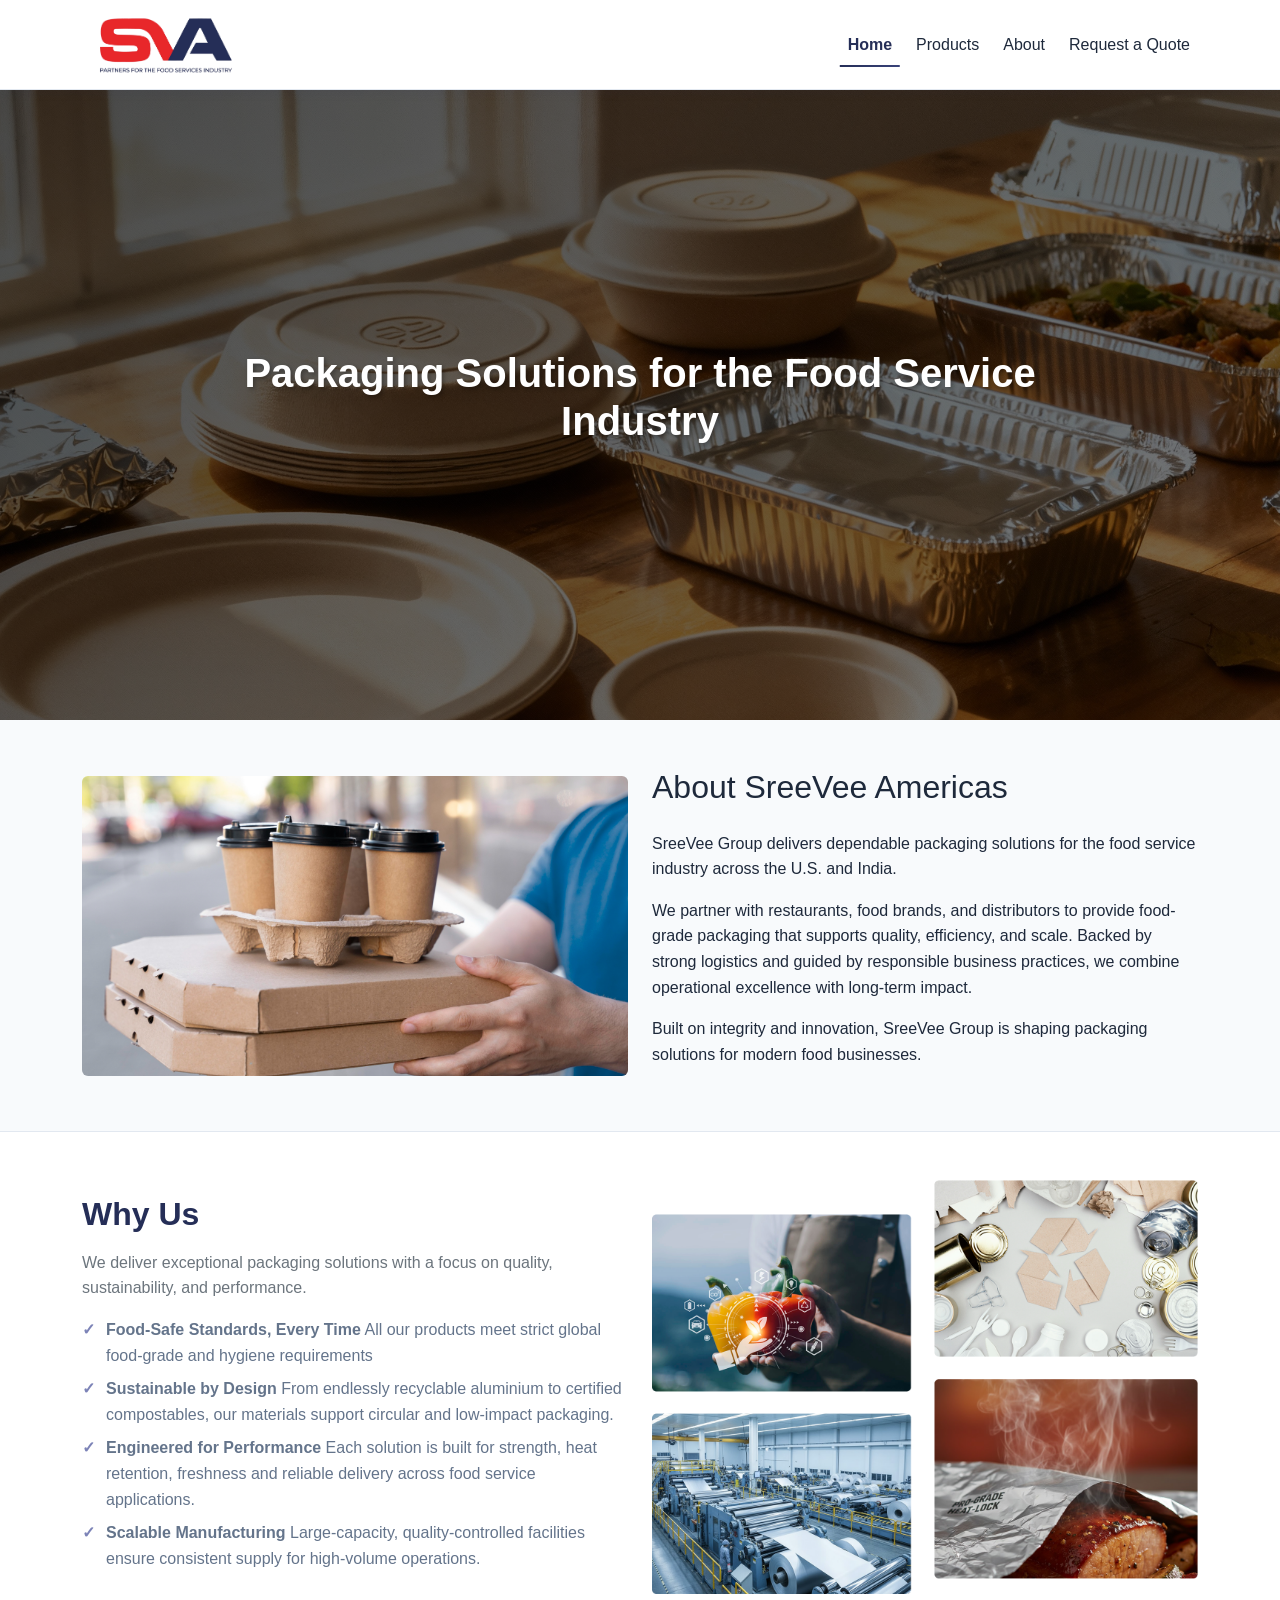
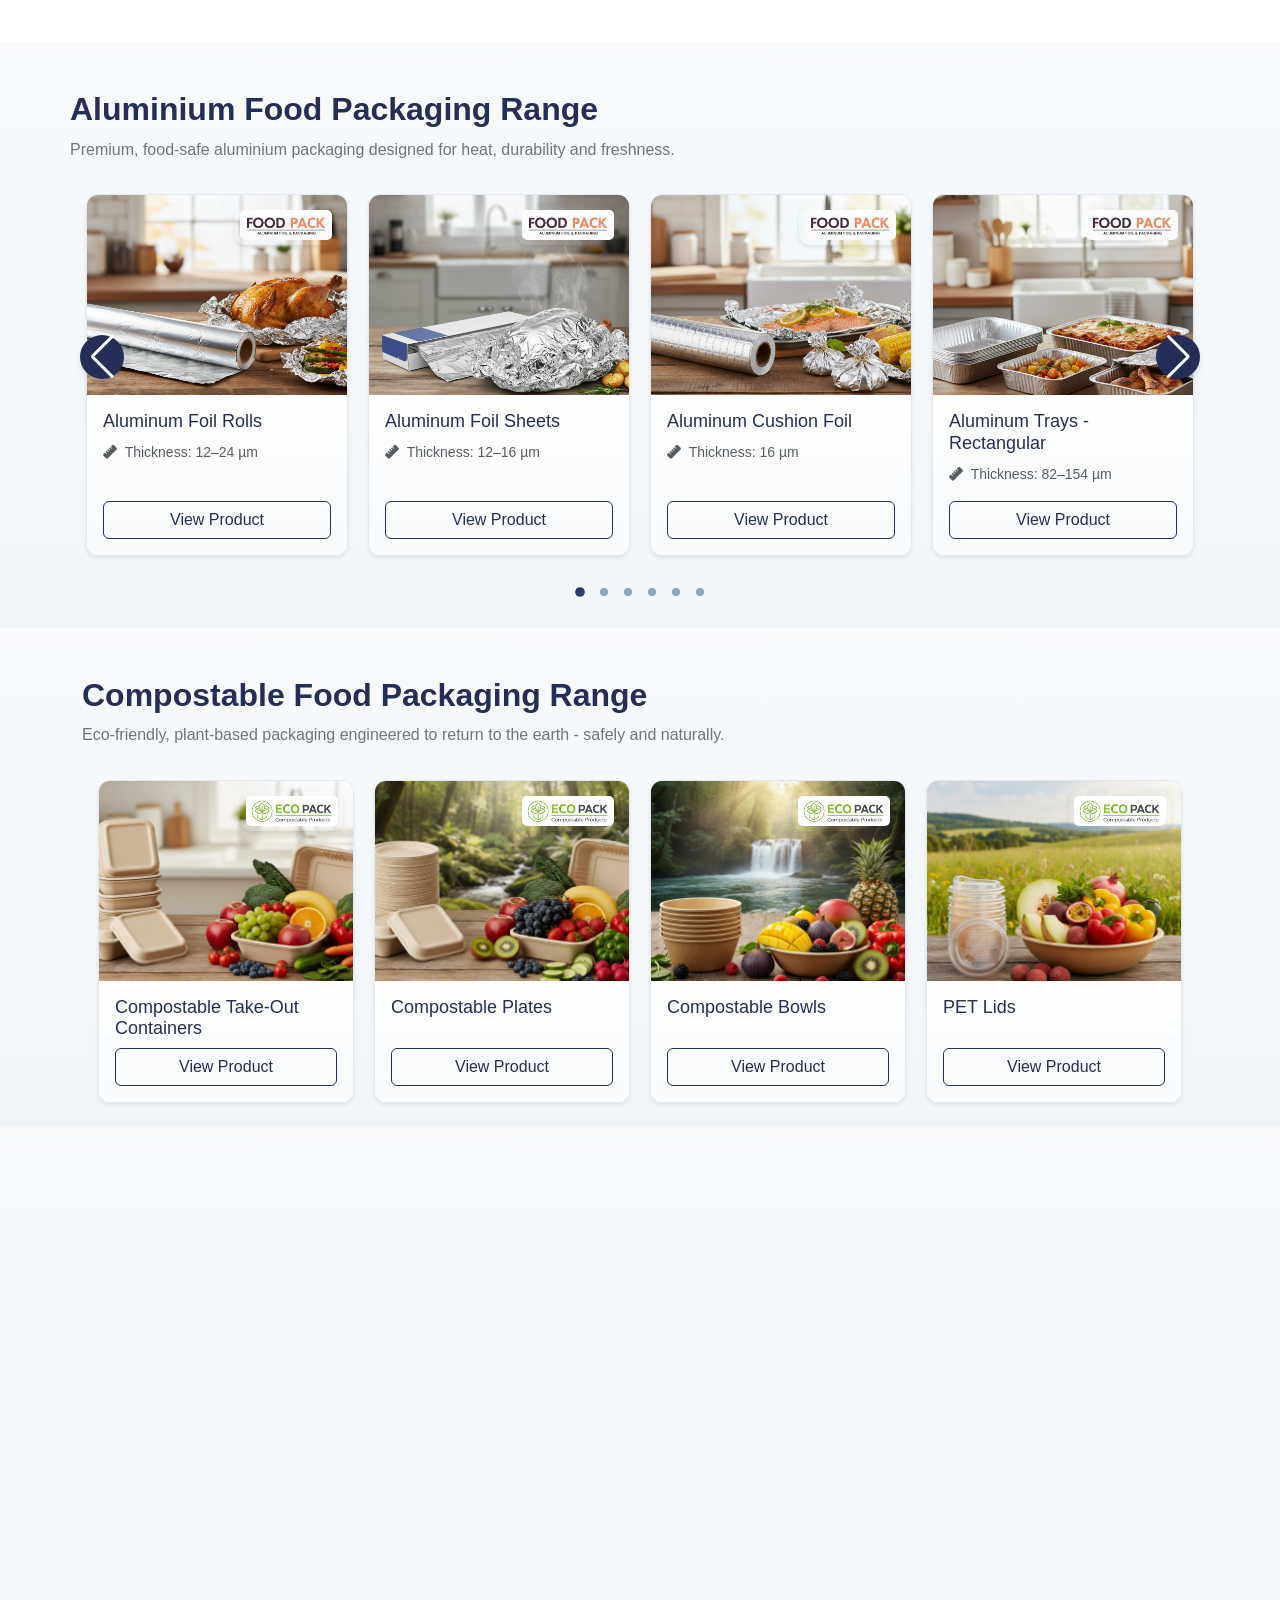
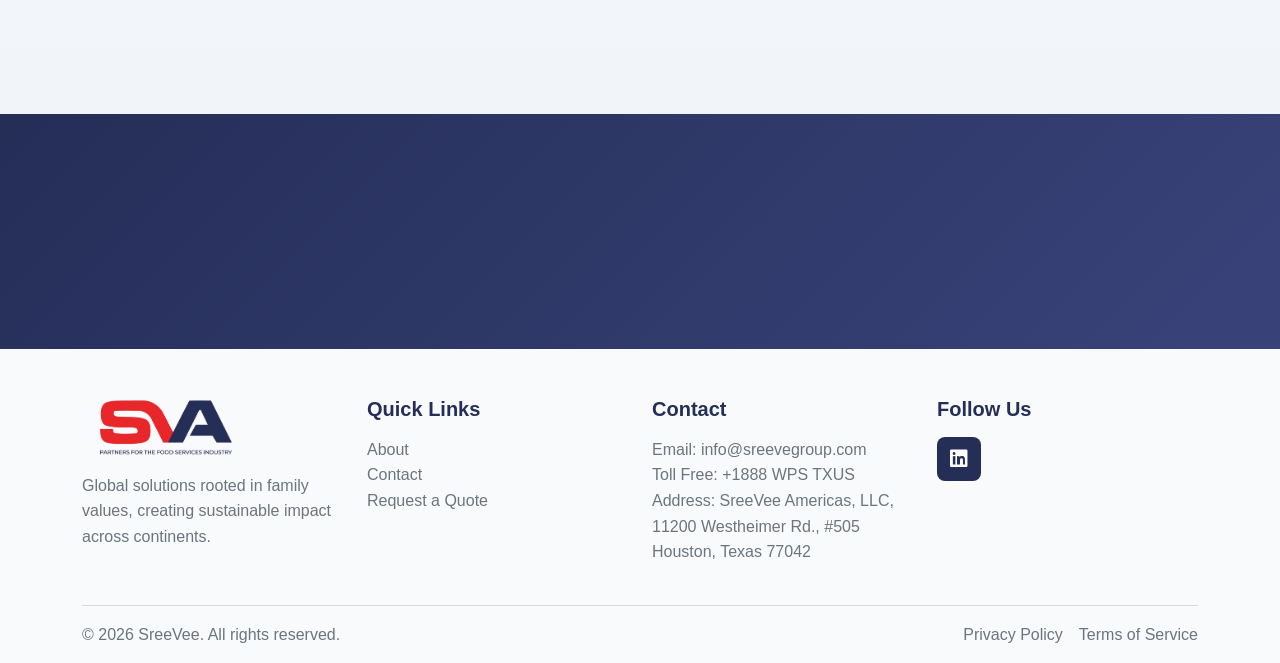
==== commit 26791418: "navbar changes" ====
--- a/index.html
+++ b/index.html
@@ -28,7 +28,7 @@
                 <i class="fa fa-bars"></i>
             </button>
             <div class="collapse navbar-collapse" id="mainNav">
-                 <ul class="navbar-nav ms-auto align-items-lg-center gap-lg-1 mb-2 mb-lg-0">
+                 <ul class="navbar-nav ms-auto align-items-lg-center gap-lg-2 mb-2 mb-lg-0">
           <li class="nav-item"><a class="nav-link active" href="index.html">Home</a></li>
           <li class="nav-item">
                         <a class="nav-link" href="products.html">Products</a>
@@ -458,7 +458,7 @@
     <section class="py-5 bg-primary text-white">
         <div class="container text-center" data-aos="zoom-in">
             <h3 class="fw-semibold mb-2">Need a custom size or bulk pricing?</h3>
-            <p class="mb-4">Tell us what you need and we’ll get back within 1 business day.</p>
+            <p class="mb-4">Tell us what you need and we’ll get back within a business day.</p>
             <a href="get-quote.html?product=custom" class="btn btn-light btn-lg">Request a Quote</a>
         </div>
     </section>
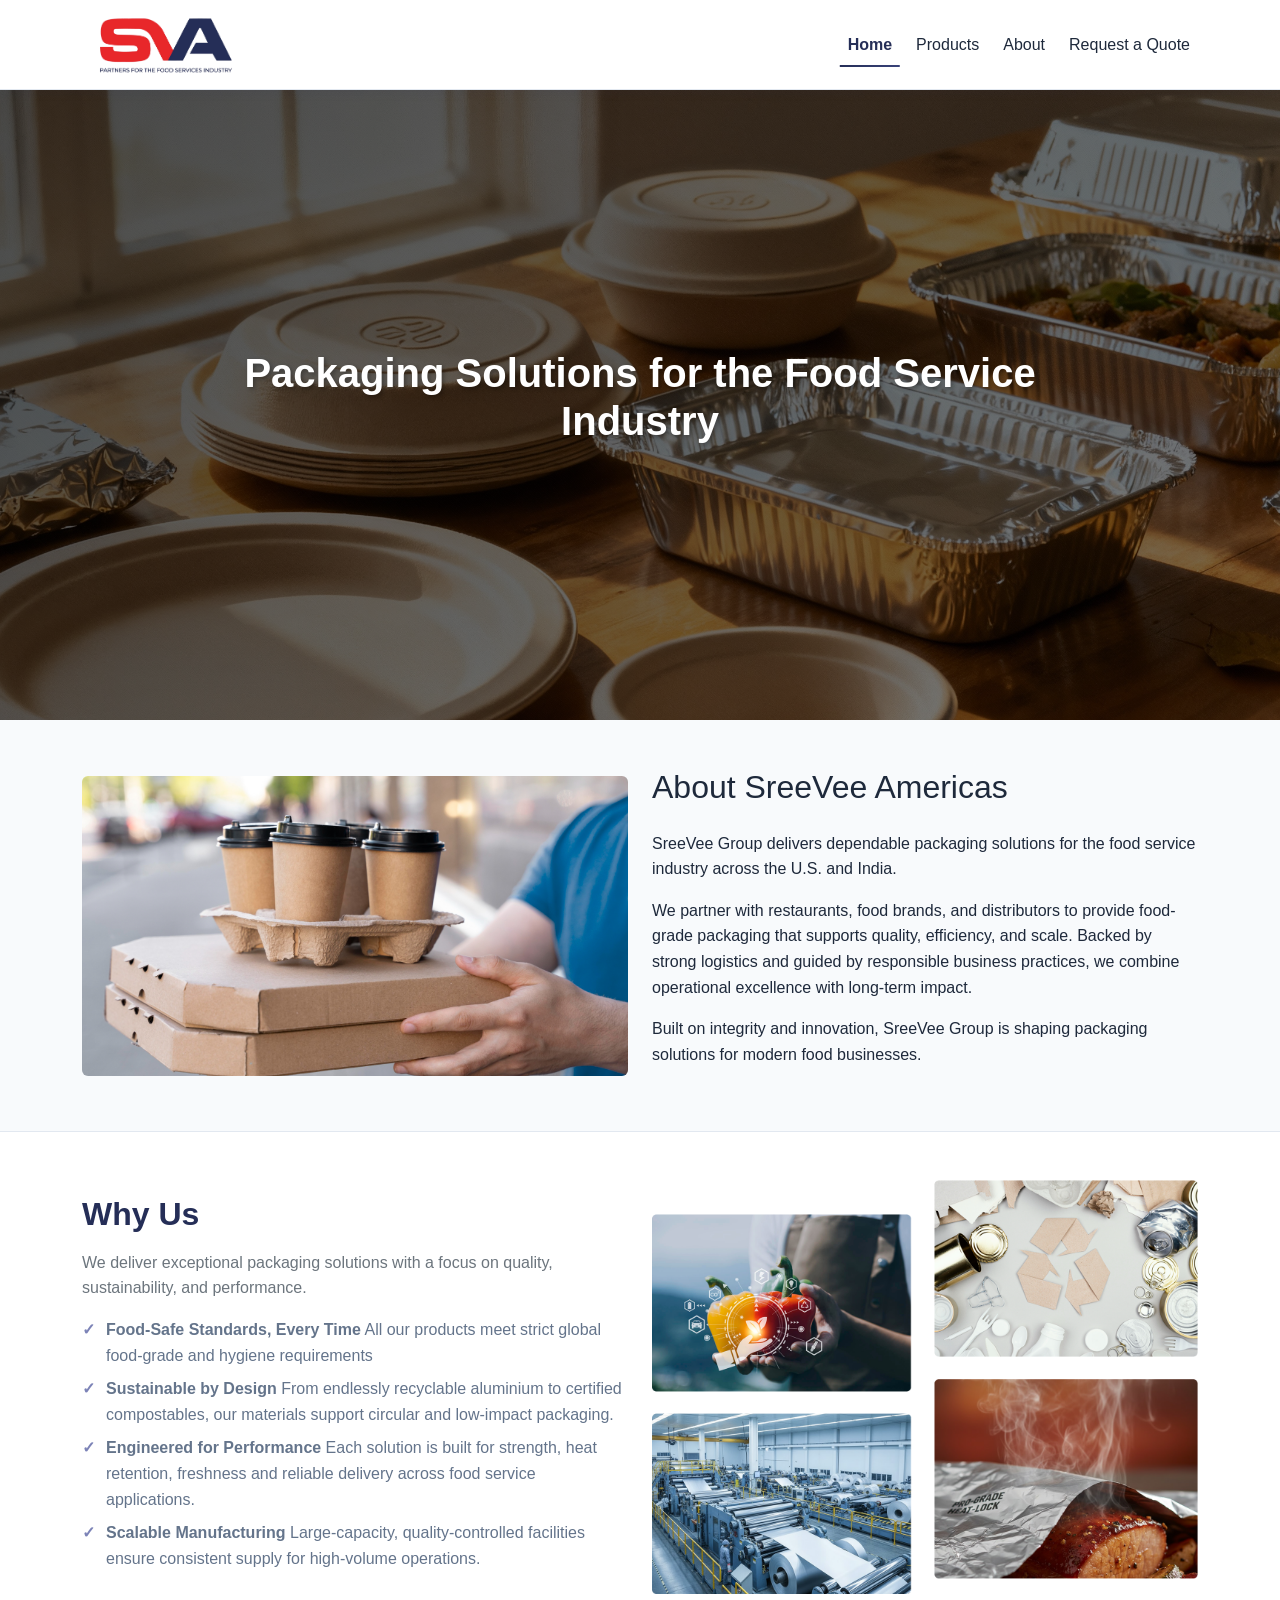
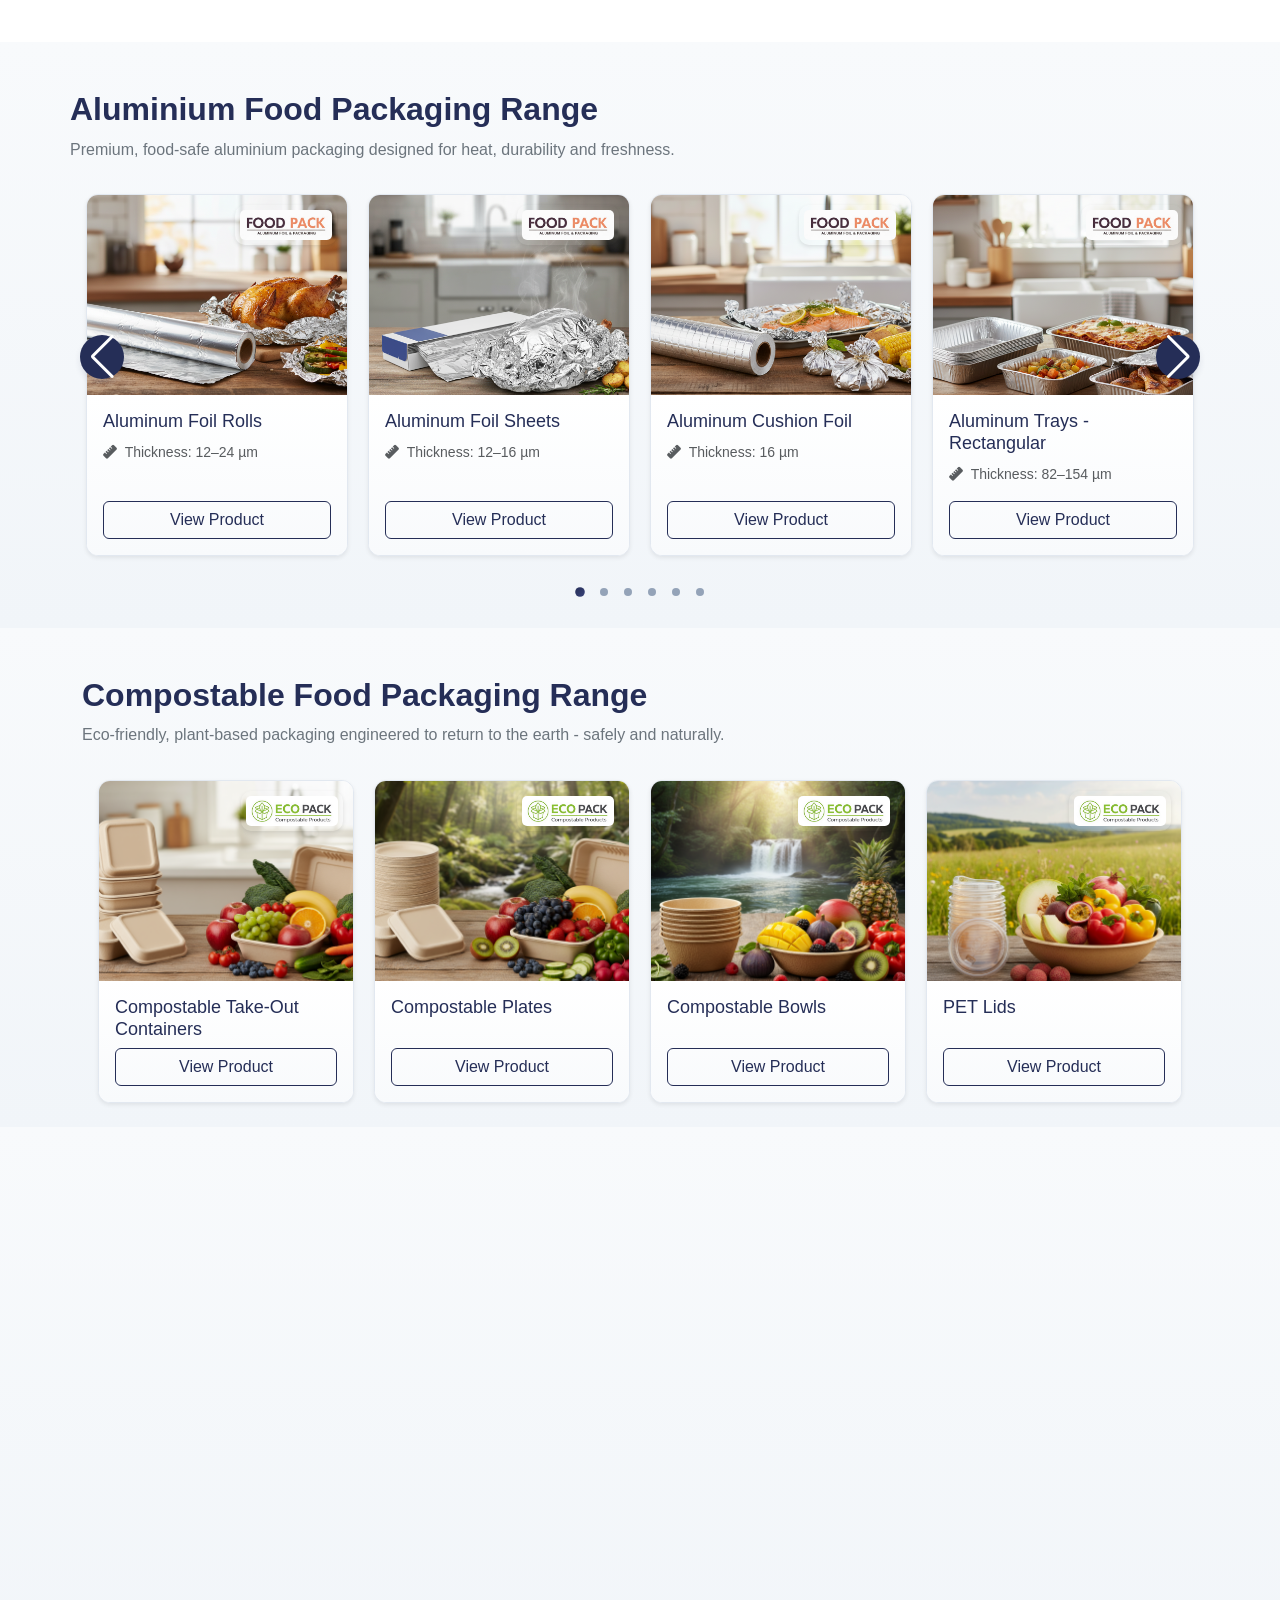
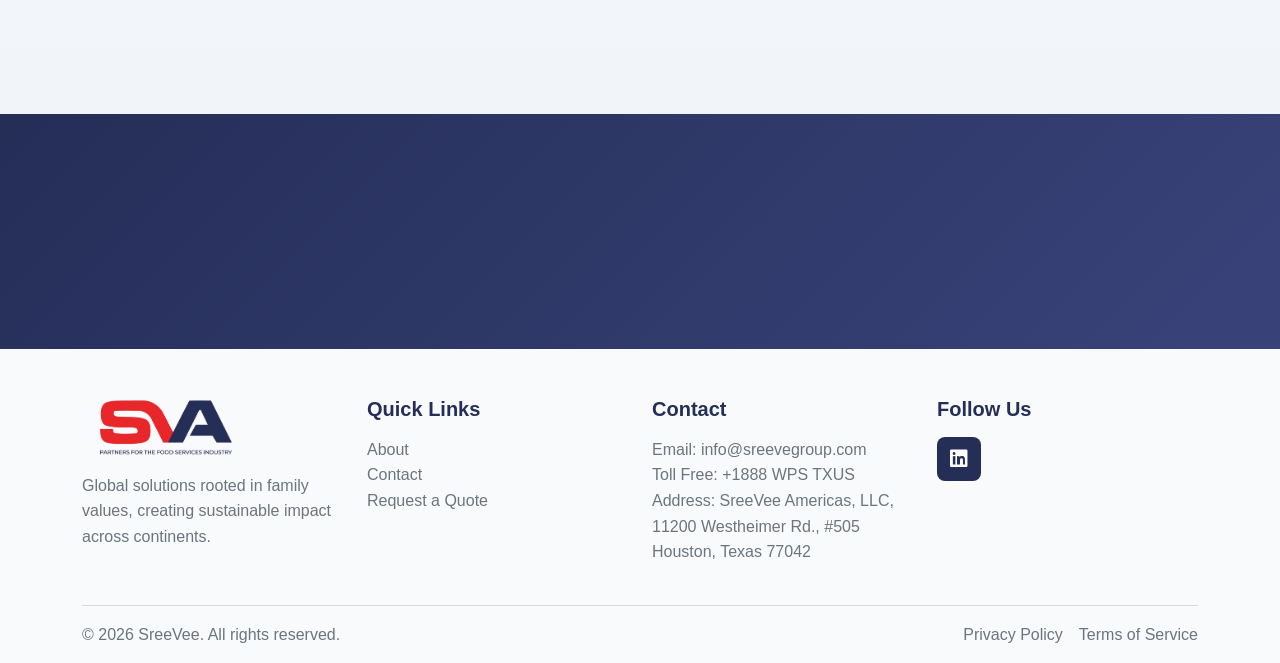
==== commit 8ae6432f: "sreevee americas update" ====
--- a/index.html
+++ b/index.html
@@ -28,17 +28,17 @@
                 <i class="fa fa-bars"></i>
             </button>
             <div class="collapse navbar-collapse" id="mainNav">
-                 <ul class="navbar-nav ms-auto align-items-lg-center gap-lg-2 mb-2 mb-lg-0">
-          <li class="nav-item"><a class="nav-link active" href="index.html">Home</a></li>
-          <li class="nav-item">
+                <ul class="navbar-nav ms-auto align-items-lg-center gap-lg-2 mb-2 mb-lg-0">
+                    <li class="nav-item"><a class="nav-link active" href="index.html">Home</a></li>
+                    <li class="nav-item">
                         <a class="nav-link" href="products.html">Products</a>
-                       
-          </li>
-          <!-- <li class="nav-item"><a class="nav-link" href="products.html"></a>Product</li> -->
-          <li class="nav-item"><a class="nav-link" href="about.html">About</a></li>
-          <li class="nav-item"><a class="nav-link" href="get-quote.html?product=custom">Request a Quote</a>
-          </li>
-        </ul>
+
+                    </li>
+                    <!-- <li class="nav-item"><a class="nav-link" href="products.html"></a>Product</li> -->
+                    <li class="nav-item"><a class="nav-link" href="about.html">About</a></li>
+                    <li class="nav-item"><a class="nav-link" href="get-quote.html?product=custom">Request a Quote</a>
+                    </li>
+                </ul>
             </div>
         </div>
     </nav>
@@ -53,26 +53,30 @@
         </div>
     </section>
 
-     <section class="mb-5 mt-5">
-      <div class="container">
-        <div class="row align-items-center g-4">
-            <div class="col-lg-6" data-aos="fade-left">
-              <img class="img-fluid rounded w-100" style="object-fit: cover; height: 300px;"
-                src="./assets/images/home-about-us-banner.jpg" alt="SreeVee Group">
-          </div>
-          <div class="col-lg-6" data-aos="fade-right">
-            <h2 class="mb-4">About SreeVee Americas</h2>
-            <p>
-              SreeVee Group delivers dependable packaging solutions for the food service industry across the U.S. and India.</p>
-            <p>We partner with restaurants, food brands, and distributors to provide food-grade packaging that supports quality, efficiency, and scale. Backed by strong logistics and guided by responsible business practices, we combine operational excellence with long-term impact.</p>
-            <p>Built on integrity and innovation, SreeVee Group is shaping packaging solutions for modern food businesses.</p>
-          </div>
-          
-        </div>
-      </div>
+    <section class="mb-5 mt-5">
+        <div class="container">
+            <div class="row align-items-center g-4">
+                <div class="col-lg-6" data-aos="fade-right">
+                    <img class="img-fluid rounded w-100" style="object-fit: cover; height: 300px;"
+                        src="./assets/images/home-about-us-banner.jpg" alt="SreeVee Group">
+                </div>
+                <div class="col-lg-6" data-aos="fade-left">
+                    <h2 class="mb-4">About SreeVee Americas</h2>
+                    <p>
+                        SreeVee Group delivers dependable packaging solutions for the food service industry across the
+                        U.S. and India.</p>
+                    <p>We partner with restaurants, food brands, and distributors to provide food-grade packaging that
+                        supports quality, efficiency, and scale. Backed by strong logistics and guided by responsible
+                        business practices, we combine operational excellence with long-term impact.</p>
+                    <p>Built on integrity and innovation, SreeVee Group is shaping packaging solutions for modern food
+                        businesses.</p>
+                </div>
+
+            </div>
+        </div>
     </section>
 
-        <!-- About Section -->
+    <!-- About Section -->
     <section id="about" class="py-5 bg-white overflow-hidden">
         <div class="container">
             <div class="row align-items-center g-4">
@@ -323,13 +327,13 @@
             <h2 class="fw-semibold" data-aos="fade-up">Clamshell Packaging Range</h2>
             <p class="text-secondary mb-4" data-aos="fade-up">Punnets, heat-seal packs, flowpacks and hinged containers
                 engineered for fresh produce and grab-and-go.</p>
-            <div class="swiper-container py-2 product-clamshell-swiper overflow-hidden" data-aos="fade-up" data-aos-delay="100">
+            <div class="swiper-container py-2 product-clamshell-swiper overflow-hidden" data-aos="fade-up"
+                data-aos-delay="100">
                 <div class="swiper-wrapper">
                     <div class="swiper-slide">
                         <div class="card h-100 shadow-sm" data-aos="fade-up" data-aos-delay="150">
                             <div class="card-img-container position-relative">
-                                <img class="card-img-top"
-                                    src="./assets/images/clamshell/punnets-1.png"
+                                <img class="card-img-top" src="./assets/images/clamshell/punnets-1.png"
                                     alt="Clamshell Punnets">
                                 <img src="./assets/images/clear-pack-clamshell-logo.png" alt="Logo"
                                     class="product-logo">
@@ -345,8 +349,7 @@
                     <div class="swiper-slide">
                         <div class="card h-100 shadow-sm" data-aos="fade-up" data-aos-delay="200">
                             <div class="card-img-container position-relative">
-                                <img class="card-img-top"
-                                    src="./assets/images/clamshell/Heat-seal -punnets-1.png"
+                                <img class="card-img-top" src="./assets/images/clamshell/Heat-seal -punnets-1.png"
                                     alt="Heat-seal Punnets">
                                 <img src="./assets/images/clear-pack-clamshell-logo.png" alt="Logo"
                                     class="product-logo">
@@ -362,8 +365,7 @@
                     <div class="swiper-slide">
                         <div class="card h-100 shadow-sm" data-aos="fade-up" data-aos-delay="250">
                             <div class="card-img-container position-relative">
-                                <img class="card-img-top"
-                                    src="./assets/images/clamshell/Flowpacks-1.png"
+                                <img class="card-img-top" src="./assets/images/clamshell/Flowpacks-1.png"
                                     alt="Flowpacks">
                                 <img src="./assets/images/clear-pack-clamshell-logo.png" alt="Logo"
                                     class="product-logo">
@@ -379,8 +381,7 @@
                     <div class="swiper-slide">
                         <div class="card h-100 shadow-sm" data-aos="fade-up" data-aos-delay="300">
                             <div class="card-img-container position-relative">
-                                <img class="card-img-top"
-                                    src="./assets/images/clamshell/hinged-container-1.png"
+                                <img class="card-img-top" src="./assets/images/clamshell/hinged-container-1.png"
                                     alt="Hinged Containers">
                                 <img src="./assets/images/clear-pack-clamshell-logo.png" alt="Logo"
                                     class="product-logo">
@@ -396,8 +397,7 @@
                     <div class="swiper-slide">
                         <div class="card h-100 shadow-sm" data-aos="fade-up" data-aos-delay="350">
                             <div class="card-img-container position-relative">
-                                <img class="card-img-top"
-                                    src="./assets/images/clamshell/OVERWRAP-TRAYS-1.png"
+                                <img class="card-img-top" src="./assets/images/clamshell/OVERWRAP-TRAYS-1.png"
                                     alt="Overwrap Trays">
                                 <img src="./assets/images/clear-pack-clamshell-logo.png" alt="Logo"
                                     class="product-logo">
@@ -430,8 +430,7 @@
                     <div class="swiper-slide">
                         <div class="card h-100 shadow-sm" data-aos="fade-up" data-aos-delay="450">
                             <div class="card-img-container position-relative">
-                                <img class="card-img-top"
-                                    src="./assets/images/clamshell/on-the-go-packa-1.png"
+                                <img class="card-img-top" src="./assets/images/clamshell/on-the-go-packa-1.png"
                                     alt="On-the-go Packs">
                                 <img src="./assets/images/clear-pack-clamshell-logo.png" alt="Logo"
                                     class="product-logo">
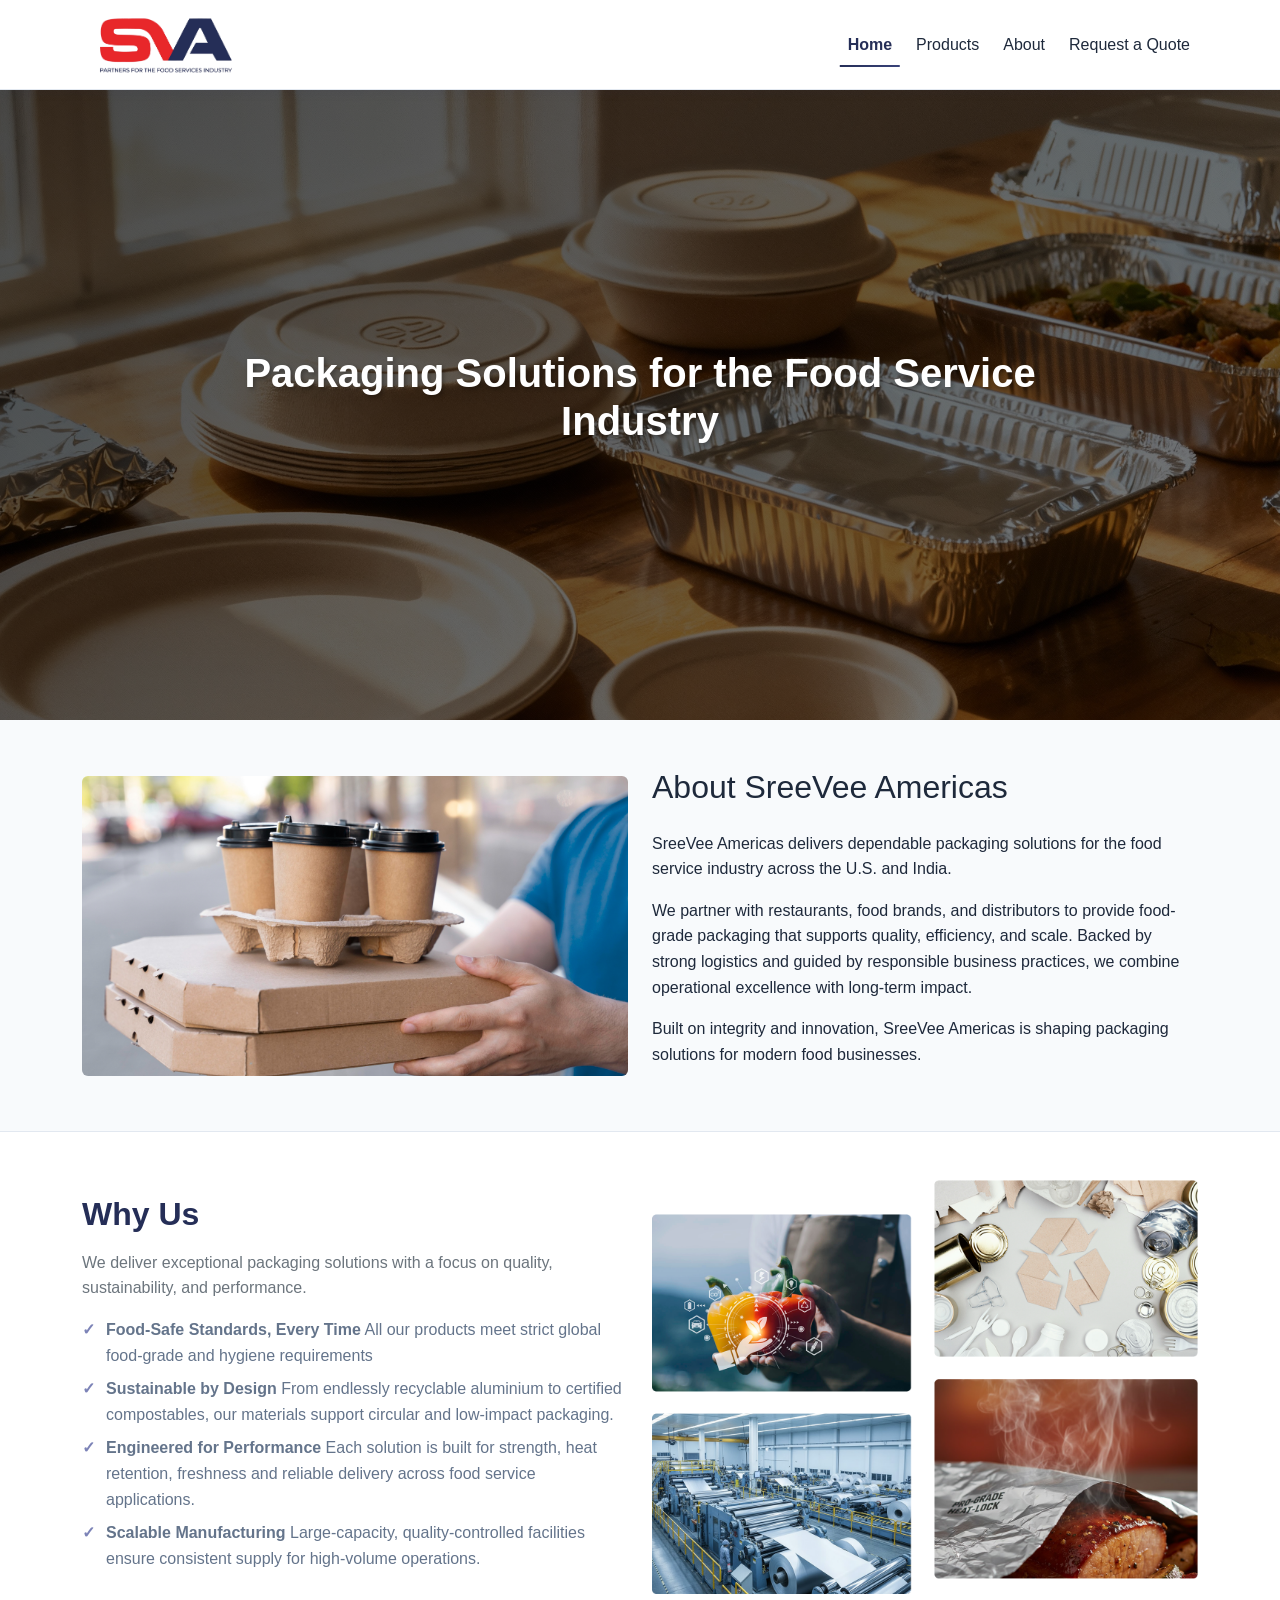
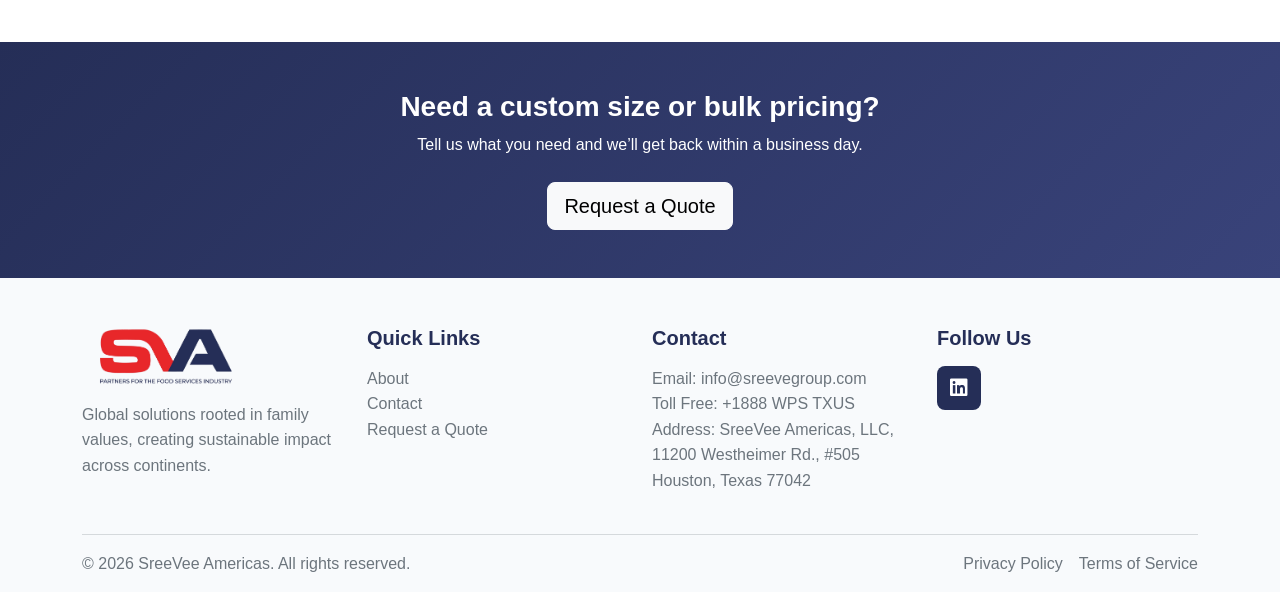
==== commit a88e0668: "sreevee americas update" ====
--- a/index.html
+++ b/index.html
@@ -63,12 +63,14 @@
                 <div class="col-lg-6" data-aos="fade-left">
                     <h2 class="mb-4">About SreeVee Americas</h2>
                     <p>
-                        SreeVee Group delivers dependable packaging solutions for the food service industry across the
+                        SreeVee Americas delivers dependable packaging solutions for the food service industry across
+                        the
                         U.S. and India.</p>
                     <p>We partner with restaurants, food brands, and distributors to provide food-grade packaging that
                         supports quality, efficiency, and scale. Backed by strong logistics and guided by responsible
                         business practices, we combine operational excellence with long-term impact.</p>
-                    <p>Built on integrity and innovation, SreeVee Group is shaping packaging solutions for modern food
+                    <p>Built on integrity and innovation, SreeVee Americas is shaping packaging solutions for modern
+                        food
                         businesses.</p>
                 </div>
 
@@ -112,7 +114,7 @@
     </section>
 
     <!-- Products Section -->
-    <section id="products" class="products-section py-5 position-relative pb-3">
+    <section id="products" class="products-section py-5 position-relative pb-3" style="display: none;">
         <div class="container overflow-hidden">
             <h2 class="fw-semibold" data-aos="fade-up">Aluminium Food Packaging Range</h2>
             <p class="text-secondary mb-4" data-aos="fade-up">Premium, food-safe aluminium packaging designed for heat,
@@ -235,7 +237,7 @@
     </section>
 
     <!-- Compostable Products Section -->
-    <section id="compostable" class="products-section py-5 position-relative pb-3">
+    <section id="compostable" class="products-section py-5 position-relative pb-3" style="display: none;">
         <div class="container overflow-hidden">
             <h2 class="fw-semibold" data-aos="fade-up">Compostable Food Packaging Range</h2>
             <p class="text-secondary mb-4" data-aos="fade-up">Eco-friendly, plant-based packaging engineered to return
@@ -322,7 +324,7 @@
     </section>
 
     <!-- Clamshell Products Section -->
-    <section id="clamshell" class="products-section py-5 position-relative pb-3">
+    <section id="clamshell" class="products-section py-5 position-relative pb-3" style="display: none;">
         <div class="container overflow-hidden">
             <h2 class="fw-semibold" data-aos="fade-up">Clamshell Packaging Range</h2>
             <p class="text-secondary mb-4" data-aos="fade-up">Punnets, heat-seal packs, flowpacks and hinged containers
@@ -510,7 +512,7 @@
             <hr class="border-secondary">
             <div class="d-flex flex-column flex-md-row justify-content-between align-items-center gap-3">
                 <div class="text-secondary">
-                    <p class="mb-0">&copy; <span id="year"></span> SreeVee. All rights reserved.</p>
+                    <p class="mb-0">&copy; <span id="year"></span> SreeVee Americas. All rights reserved.</p>
                 </div>
                 <div class="d-flex gap-3">
                     <a href="privacy-policy.html" class="text-secondary text-decoration-none">Privacy Policy</a>
